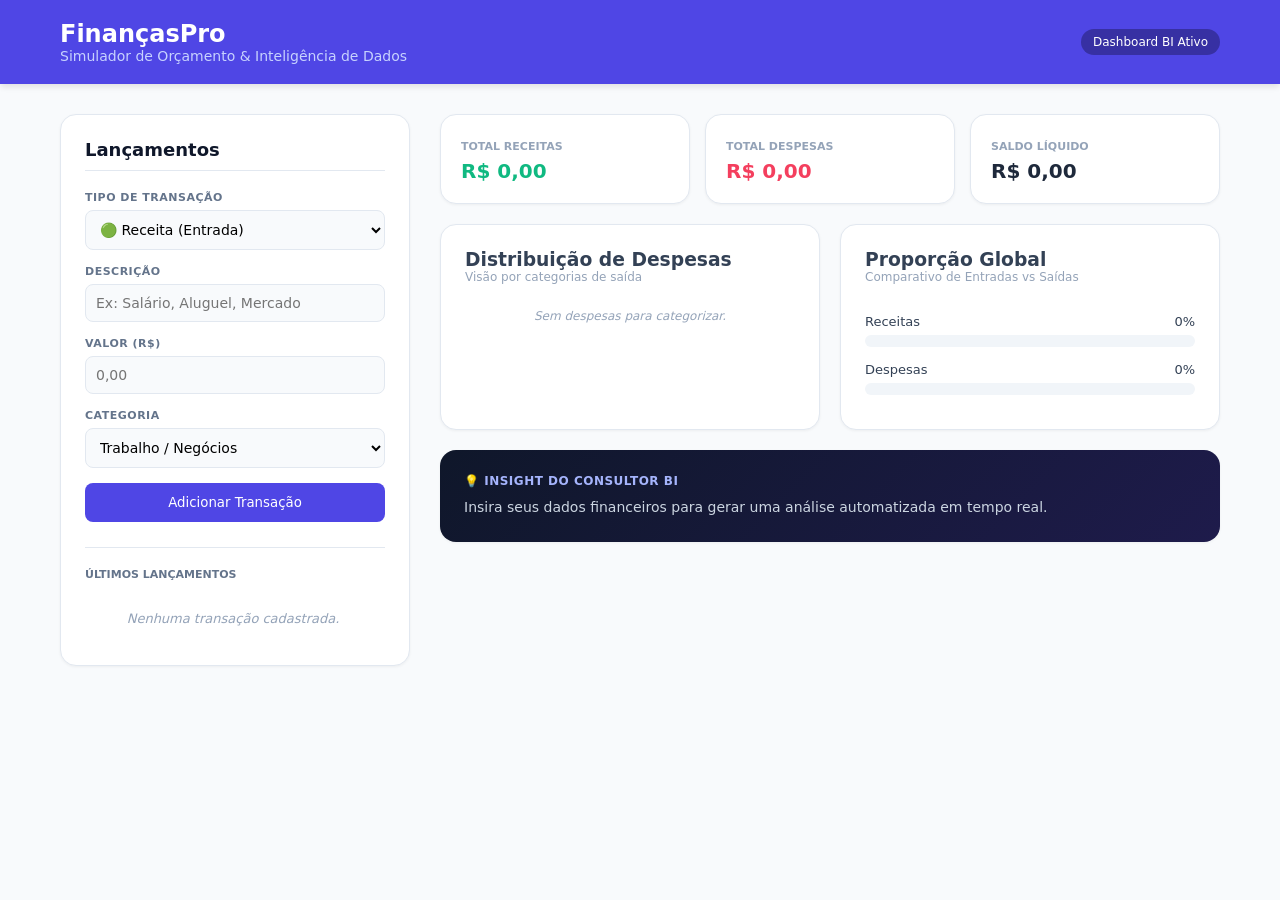
==== index.html @ 42673429 "orçamento familia v1" ====
<!DOCTYPE html>
<html lang="pt-BR">
<head>
    <meta charset="UTF-8">
    <meta name="viewport" content="width=device-width, initial-scale=1.0">
    <title>Simulador de Orçamento & Dashboard BI</title>
    <!-- Carrega apenas o nosso arquivo local, sem dependências externas pesadas -->
    <link rel="stylesheet" href="style.css">
</head>
<body>

    <header class="main-header">
        <div class="container header-container">
            <div>
                <h1>FinançasPro</h1>
                <p>Simulador de Orçamento & Inteligência de Dados</p>
            </div>
            <div class="badge">Dashboard BI Ativo</div>
        </div>
    </header>

    <main class="container main-layout">
        <!-- Coluna de Lançamentos -->
        <section class="card sidebar">
            <h2>Lançamentos</h2>
            <form id="finance-form">
                <div class="form-group">
                    <label>Tipo de Transação</label>
                    <select id="type">
                        <option value="receita">🟢 Receita (Entrada)</option>
                        <option value="despesa">🔴 Despesa (Saída)</option>
                    </select>
                </div>

                <div class="form-group">
                    <label>Descrição</label>
                    <input type="text" id="description" placeholder="Ex: Salário, Aluguel, Mercado" required>
                </div>

                <div class="form-group">
                    <label>Valor (R$)</label>
                    <input type="number" id="amount" step="0.01" placeholder="0,00" required>
                </div>

                <div class="form-group">
                    <label>Categoria</label>
                    <select id="category">
                        <option value="Trabalho">Trabalho / Negócios</option>
                        <option value="Moradia">Moradia (Aluguel, Luz)</option>
                        <option value="Alimentação">Alimentação</option>
                        <option value="Transporte">Transporte</option>
                        <option value="Lazer">Lazer / Cultura</option>
                        <option value="Outros">Outros</option>
                    </select>
                </div>

                <button type="submit" class="btn-submit">Adicionar Transação</button>
            </form>

            <div class="history-section">
                <h3>Últimos Lançamentos</h3>
                <div id="transaction-list" class="transaction-list">
                    <p class="empty-text">Nenhuma transação cadastrada.</p>
                </div>
            </div>
        </section>

        <!-- Coluna do Dashboard BI -->
        <section class="dashboard-content">
            <!-- KPIs -->
            <div class="kpi-grid">
                <div class="card kpi-card">
                    <span class="kpi-title">Total Receitas</span>
                    <p id="kpi-receitas" class="kpi-value text-emerald">R$ 0,00</p>
                </div>
                <div class="card kpi-card">
                    <span class="kpi-title">Total Despesas</span>
                    <p id="kpi-despesas" class="kpi-value text-rose">R$ 0,00</p>
                </div>
                <div class="card kpi-card">
                    <span class="kpi-title">Saldo Líquido</span>
                    <p id="kpi-saldo" class="kpi-value">R$ 0,00</p>
                </div>
            </div>

            <!-- Painel Gráfico Simplificado em CSS Puro -->
            <div class="chart-grid">
                <div class="card chart-card">
                    <h3>Distribuição de Despesas</h3>
                    <p class="chart-subtitle">Visão por categorias de saída</p>
                    <div id="category-bars" class="category-bars-container">
                        <!-- Gerado via JS de forma leve -->
                    </div>
                </div>

                <div class="card chart-card">
                    <h3>Proporção Global</h3>
                    <p class="chart-subtitle">Comparativo de Entradas vs Saídas</p>
                    <div class="bi-progress-wrapper">
                        <div class="bi-progress-labels">
                            <span>Receitas</span>
                            <span id="progresso-receitas-val">0%</span>
                        </div>
                        <div class="progress-bar-bg"><div id="progresso-receitas" class="progress-bar-fill bg-emerald" style="width: 0%"></div></div>
                        
                        <div class="bi-progress-labels" style="margin-top: 15px;">
                            <span>Despesas</span>
                            <span id="progresso-despesas-val">0%</span>
                        </div>
                        <div class="progress-bar-bg"><div id="progresso-despesas" class="progress-bar-fill bg-rose" style="width: 0%"></div></div>
                    </div>
                </div>
            </div>

            <!-- Insights BI -->
            <div class="card insight-card">
                <h3>💡 Insight do Consultor BI</h3>
                <p id="bi-insight">Insira seus dados financeiros para gerar uma análise automatizada em tempo real.</p>
            </div>
        </section>
    </main>

    <script src="script.js"></script>
</body>
</html>
---- style.css ----
/* Design Moderno, Responsivo e Sem Dependências Externas */
:root {
    --bg-main: #f8fafc;
    --text-main: #334155;
    --primary: #4f46e5;
    --primary-hover: #4338ca;
    --card-border: #e2e8f0;
    --emerald: #10b981;
    --rose: #f43f5e;
}

* {
    box-sizing: border-box;
    margin: 0;
    padding: 0;
    font-family: system-ui, -apple-system, sans-serif;
}

body {
    bg-color: var(--bg-main);
    color: var(--text-main);
    background: var(--bg-main);
    min-height: 100vh;
}

.container {
    max-width: 1200px;
    margin: 0 auto;
    padding: 0 20px;
}

/* Header */
.main-header {
    background: var(--primary);
    color: white;
    padding: 20px 0;
    box-shadow: 0 4px 6px -1px rgba(0, 0, 0, 0.1);
    margin-bottom: 30px;
}

.header-container {
    display: flex;
    justify-content: space-between;
    align-items: center;
    flex-wrap: wrap;
    gap: 15px;
}

.main-header h1 {
    font-size: 24px;
    font-weight: 700;
}

.main-header p {
    color: #c7d2fe;
    font-size: 14px;
}

.badge {
    background: #3730a3;
    padding: 6px 12px;
    rounded-radius: 9999px;
    border-radius: 20px;
    font-size: 12px;
    font-weight: 500;
}

/* Grid Principal */
.main-layout {
    display: grid;
    grid-template-columns: 1fr;
    gap: 30px;
}

@media (min-width: 992px) {
    .main-layout {
        grid-template-columns: 350px 1fr;
    }
}

/* Cards */
.card {
    background: white;
    border: 1px solid var(--card-border);
    border-radius: 16px;
    padding: 24px;
    box-shadow: 0 1px 3px rgba(0, 0, 0, 0.05);
}

h2 {
    font-size: 18px;
    margin-bottom: 20px;
    color: #0f172a;
    border-bottom: 1px solid var(--card-border);
    padding-bottom: 10px;
}

/* Formulários */
.form-group {
    margin-bottom: 15px;
}

.form-group label {
    display: block;
    font-size: 11px;
    font-weight: 600;
    text-transform: uppercase;
    color: #64748b;
    margin-bottom: 6px;
    letter-spacing: 0.5px;
}

.form-group input,
.form-group select {
    w-width: 100%;
    width: 100%;
    padding: 10px;
    border: 1px solid var(--card-border);
    border-radius: 8px;
    background: #f8fafc;
    font-size: 14px;
    outline: none;
}

.form-group input:focus,
.form-group select:focus {
    border-color: var(--primary);
    box-shadow: 0 0 0 2px #e0e7ff;
}

.btn-submit {
    w-width: 100%;
    width: 100%;
    background: var(--primary);
    color: white;
    border: none;
    padding: 12px;
    border-radius: 8px;
    font-weight: 500;
    cursor: pointer;
    transition: background 0.2s;
}

.btn-submit:hover {
    background: var(--primary-hover);
}

/* Extrato */
.history-section {
    margin-top: 25px;
    border-top: 1px solid var(--card-border);
    padding-top: 20px;
}

.history-section h3 {
    font-size: 11px;
    text-transform: uppercase;
    color: #64748b;
    margin-bottom: 15px;
}

.transaction-list {
    max-height: 240px;
    overflow-y: auto;
    display: flex;
    flex-direction: column;
    gap: 8px;
    padding-right: 4px;
}

.empty-text {
    color: #94a3b8;
    font-size: 13px;
    text-align: center;
    font-style: italic;
    padding: 15px 0;
}

.t-item {
    display: flex;
    justify-content: space-between;
    align-items: center;
    padding: 10px;
    background: #f8fafc;
    border-radius: 8px;
    border-left: 4px solid #cbd5e1;
    font-size: 14px;
}

.t-item.receita {
    border-left-color: var(--emerald);
}

.t-item.despesa {
    border-left-color: var(--rose);
}

.t-info p {
    font-weight: 500;
    color: #334155;
}

.t-info span {
    font-size: 10px;
    text-transform: uppercase;
    color: #94a3b8;
}

.t-amount-wrapper {
    display: flex;
    align-items: center;
    gap: 10px;
}

.btn-del {
    background: none;
    border: none;
    color: #cbd5e1;
    cursor: pointer;
    font-weight: bold;
    padding: 4px;
}

.btn-del:hover {
    color: var(--rose);
}

/* Dashboard Área */
.dashboard-content {
    display: flex;
    flex-direction: column;
    gap: 20px;
}

.kpi-grid {
    display: grid;
    grid-template-columns: 1fr;
    gap: 15px;
}

@media (min-width: 576px) {
    .kpi-grid {
        grid-template-columns: repeat(3, 1fr);
    }
}

.kpi-card {
    padding: 20px;
}

.kpi-title {
    font-size: 11px;
    text-transform: uppercase;
    font-weight: 600;
    color: #94a3b8;
}

.kpi-value {
    font-size: 20px;
    font-weight: 700;
    margin-top: 5px;
    color: #1e293b;
}

.text-emerald {
    color: var(--emerald) !important;
}

.text-rose {
    color: var(--rose) !important;
}

/* Gráficos em CSS */
.chart-grid {
    display: grid;
    grid-template-columns: 1fr;
    gap: 20px;
}

@media (min-width: 768px) {
    .chart-grid {
        grid-template-columns: 1fr 1fr;
    }
}

.chart-subtitle {
    font-size: 12px;
    color: #94a3b8;
    margin-bottom: 20px;
}

.bi-progress-wrapper {
    padding: 10px 0;
}

.bi-progress-labels {
    display: flex;
    justify-content: space-between;
    font-size: 13px;
    margin-bottom: 6px;
    font-weight: 500;
}

.progress-bar-bg {
    background: #f1f5f9;
    height: 12px;
    border-radius: 6px;
    overflow: hidden;
    width: 100%;
}

.progress-bar-fill {
    height: 100%;
    width: 0%;
    transition: width 0.4s ease-out;
}

.bg-emerald {
    background: var(--emerald);
}

.bg-rose {
    background: var(--rose);
}

/* Barras de Categoria */
.category-bars-container {
    display: flex;
    flex-direction: column;
    gap: 12px;
}

.cat-bar-item {
    font-size: 12px;
}

.cat-bar-header {
    display: flex;
    justify-content: space-between;
    margin-bottom: 4px;
}

.cat-bar-track {
    background: #f1f5f9;
    height: 8px;
    border-radius: 4px;
    overflow: hidden;
}

.cat-bar-fill {
    background: var(--primary);
    height: 100%;
    width: 0%;
    transition: width 0.4s ease-out;
}

/* Insight Card */
.insight-card {
    background: linear-to-right, #0f172a, #1e1b4b;
    background: linear-gradient(135deg, #0f172a 0%, #1e1b4b 100%);
    color: white;
    border: none;
}

.insight-card h3 {
    color: #a5b4fc;
    font-size: 12px;
    text-transform: uppercase;
    margin-bottom: 8px;
    letter-spacing: 0.5px;
}

.insight-card p {
    font-size: 14px;
    line-height: 1.6;
    color: #cbd5e1;
}
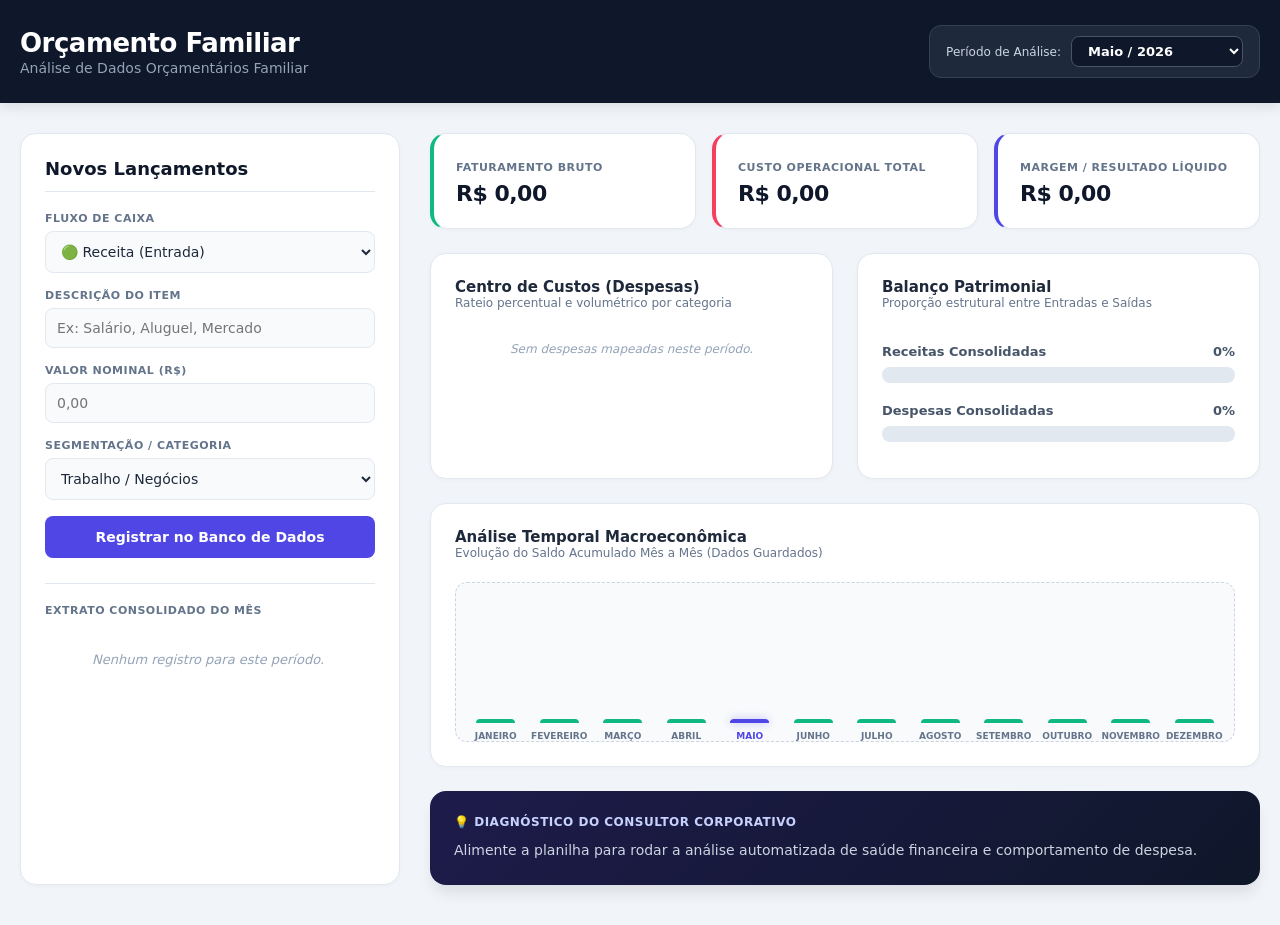
==== commit 190d17ad: "O que essa versão tem: Histórico Temporal (Mês a Mês): Se você mudar o período lá em cima para "Maio" ====
--- a/index.html
+++ b/index.html
@@ -3,8 +3,7 @@
 <head>
     <meta charset="UTF-8">
     <meta name="viewport" content="width=device-width, initial-scale=1.0">
-    <title>Simulador de Orçamento & Dashboard BI</title>
-    <!-- Carrega apenas o nosso arquivo local, sem dependências externas pesadas -->
+    <title>Orçamento Familiar</title>
     <link rel="stylesheet" href="style.css">
 </head>
 <body>
@@ -12,20 +11,37 @@
     <header class="main-header">
         <div class="container header-container">
             <div>
-                <h1>FinançasPro</h1>
-                <p>Simulador de Orçamento & Inteligência de Dados</p>
+                <h1>Orçamento Familiar</h1>
+                <p>Análise de Dados Orçamentários Familiar</p>
             </div>
-            <div class="badge">Dashboard BI Ativo</div>
+            <!-- Controle de Período Cronológico (Mês a Mês) -->
+            <div class="period-control">
+                <label for="month-selector">Período de Análise:</label>
+                <select id="month-selector">
+                    <option value="2026-01">Janeiro / 2026</option>
+                    <option value="2026-02">Fevereiro / 2026</option>
+                    <option value="2026-03">Março / 2026</option>
+                    <option value="2026-04">Abril / 2026</option>
+                    <option value="2026-05" selected>Maio / 2026</option>
+                    <option value="2026-06">Junho / 2026</option>
+                    <option value="2026-07">Julho / 2026</option>
+                    <option value="2026-08">Agosto / 2026</option>
+                    <option value="2026-09">Setembro / 2026</option>
+                    <option value="2026-10">Outubro / 2026</option>
+                    <option value="2026-11">Novembro / 2026</option>
+                    <option value="2026-12">Dezembro / 2026</option>
+                </select>
+            </div>
         </div>
     </header>
 
     <main class="container main-layout">
-        <!-- Coluna de Lançamentos -->
+        <!-- Painel de Entrada de Dados -->
         <section class="card sidebar">
-            <h2>Lançamentos</h2>
+            <h2>Novos Lançamentos</h2>
             <form id="finance-form">
                 <div class="form-group">
-                    <label>Tipo de Transação</label>
+                    <label>Fluxo de Caixa</label>
                     <select id="type">
                         <option value="receita">🟢 Receita (Entrada)</option>
                         <option value="despesa">🔴 Despesa (Saída)</option>
@@ -33,89 +49,104 @@
                 </div>
 
                 <div class="form-group">
-                    <label>Descrição</label>
+                    <label>Descrição do Item</label>
                     <input type="text" id="description" placeholder="Ex: Salário, Aluguel, Mercado" required>
                 </div>
 
                 <div class="form-group">
-                    <label>Valor (R$)</label>
+                    <label>Valor Nominal (R$)</label>
                     <input type="number" id="amount" step="0.01" placeholder="0,00" required>
                 </div>
 
                 <div class="form-group">
-                    <label>Categoria</label>
+                    <label>Segmentação / Categoria</label>
                     <select id="category">
                         <option value="Trabalho">Trabalho / Negócios</option>
-                        <option value="Moradia">Moradia (Aluguel, Luz)</option>
+                        <option value="Moradia">Moradia (Aluguel, Luz, Internet)</option>
                         <option value="Alimentação">Alimentação</option>
-                        <option value="Transporte">Transporte</option>
-                        <option value="Lazer">Lazer / Cultura</option>
-                        <option value="Outros">Outros</option>
+                        <option value="Transporte">Transporte / Combustível</option>
+                        <option value="Lazer">Lazer / Viagens</option>
+                        <option value="Outros">Despesas Diversas</option>
                     </select>
                 </div>
 
-                <button type="submit" class="btn-submit">Adicionar Transação</button>
+                <button type="submit" class="btn-submit">Registrar no Banco de Dados</button>
             </form>
 
             <div class="history-section">
-                <h3>Últimos Lançamentos</h3>
+                <h3>Extrato Consolidado do Mês</h3>
                 <div id="transaction-list" class="transaction-list">
-                    <p class="empty-text">Nenhuma transação cadastrada.</p>
+                    <!-- Injetado dinamicamente -->
                 </div>
             </div>
         </section>
 
-        <!-- Coluna do Dashboard BI -->
+        <!-- Central de Inteligência de Negócios (Dashboard BI) -->
         <section class="dashboard-content">
-            <!-- KPIs -->
+            <!-- KPIs Estratégicos -->
             <div class="kpi-grid">
                 <div class="card kpi-card">
-                    <span class="kpi-title">Total Receitas</span>
+                    <span class="kpi-title">Faturamento Bruto</span>
                     <p id="kpi-receitas" class="kpi-value text-emerald">R$ 0,00</p>
                 </div>
                 <div class="card kpi-card">
-                    <span class="kpi-title">Total Despesas</span>
+                    <span class="kpi-title">Custo Operacional Total</span>
                     <p id="kpi-despesas" class="kpi-value text-rose">R$ 0,00</p>
                 </div>
                 <div class="card kpi-card">
-                    <span class="kpi-title">Saldo Líquido</span>
+                    <span class="kpi-title">Margem / Resultado Líquido</span>
                     <p id="kpi-saldo" class="kpi-value">R$ 0,00</p>
                 </div>
             </div>
 
-            <!-- Painel Gráfico Simplificado em CSS Puro -->
+            <!-- Dashboard de Análise Visual (BI Offline) -->
             <div class="chart-grid">
+                <!-- Gráfico 1: Distribuição por Centro de Custo -->
                 <div class="card chart-card">
-                    <h3>Distribuição de Despesas</h3>
-                    <p class="chart-subtitle">Visão por categorias de saída</p>
+                    <h3>Centro de Custos (Despesas)</h3>
+                    <p class="chart-subtitle">Rateio percentual e volumétrico por categoria</p>
                     <div id="category-bars" class="category-bars-container">
-                        <!-- Gerado via JS de forma leve -->
+                        <!-- Barras dinâmicas em CSS -->
                     </div>
                 </div>
 
+                <!-- Gráfico 2: Balanço Global Mensal -->
                 <div class="card chart-card">
-                    <h3>Proporção Global</h3>
-                    <p class="chart-subtitle">Comparativo de Entradas vs Saídas</p>
+                    <h3>Balanço Patrimonial</h3>
+                    <p class="chart-subtitle">Proporção estrutural entre Entradas e Saídas</p>
                     <div class="bi-progress-wrapper">
                         <div class="bi-progress-labels">
-                            <span>Receitas</span>
+                            <span>Receitas Consolidadas</span>
                             <span id="progresso-receitas-val">0%</span>
                         </div>
-                        <div class="progress-bar-bg"><div id="progresso-receitas" class="progress-bar-fill bg-emerald" style="width: 0%"></div></div>
+                        <div class="progress-bar-bg">
+                            <div id="progresso-receitas" class="progress-bar-fill bg-emerald"></div>
+                        </div>
                         
-                        <div class="bi-progress-labels" style="margin-top: 15px;">
-                            <span>Despesas</span>
+                        <div class="bi-progress-labels" style="margin-top: 20px;">
+                            <span>Despesas Consolidadas</span>
                             <span id="progresso-despesas-val">0%</span>
                         </div>
-                        <div class="progress-bar-bg"><div id="progresso-despesas" class="progress-bar-fill bg-rose" style="width: 0%"></div></div>
+                        <div class="progress-bar-bg">
+                            <div id="progresso-despesas" class="progress-bar-fill bg-rose"></div>
+                        </div>
                     </div>
                 </div>
             </div>
 
-            <!-- Insights BI -->
+            <!-- NOVO Gráfico 3: Histórico Comparativo entre Meses -->
+            <div class="card chart-card">
+                <h3>Análise Temporal Macroeconômica</h3>
+                <p class="chart-subtitle">Evolução do Saldo Acumulado Mês a Mês (Dados Guardados)</p>
+                <div id="timeline-chart" class="timeline-container">
+                    <!-- Colunas de comparação temporal via CSS -->
+                </div>
+            </div>
+
+            <!-- Painel Decisório de BI -->
             <div class="card insight-card">
-                <h3>💡 Insight do Consultor BI</h3>
-                <p id="bi-insight">Insira seus dados financeiros para gerar uma análise automatizada em tempo real.</p>
+                <h3>💡 Diagnóstico do Consultor Corporativo</h3>
+                <p id="bi-insight">Aguardando inserção de dados para rodar modelos matemáticos preditivos...</p>
             </div>
         </section>
     </main>
--- a/style.css
+++ b/style.css
@@ -1,6 +1,6 @@
-/* Design Moderno, Responsivo e Sem Dependências Externas */
+/* Definições de Identidade Visual Corporativa e Performance Local */
 :root {
-    --bg-main: #f8fafc;
+    --bg-main: #f1f5f9;
     --text-main: #334155;
     --primary: #4f46e5;
     --primary-hover: #4338ca;
@@ -17,24 +17,24 @@
 }
 
 body {
-    bg-color: var(--bg-main);
+    background: var(--bg-main);
     color: var(--text-main);
-    background: var(--bg-main);
     min-height: 100vh;
+    padding-bottom: 40px;
 }
 
 .container {
-    max-width: 1200px;
+    max-width: 1280px;
     margin: 0 auto;
     padding: 0 20px;
 }
 
-/* Header */
+/* Header e Seletor Temporal */
 .main-header {
-    background: var(--primary);
+    background: #0f172a;
     color: white;
-    padding: 20px 0;
-    box-shadow: 0 4px 6px -1px rgba(0, 0, 0, 0.1);
+    padding: 25px 0;
+    box-shadow: 0 4px 12px rgba(0, 0, 0, 0.1);
     margin-bottom: 30px;
 }
 
@@ -43,48 +43,69 @@
     justify-content: space-between;
     align-items: center;
     flex-wrap: wrap;
-    gap: 15px;
+    gap: 20px;
 }
 
 .main-header h1 {
-    font-size: 24px;
-    font-weight: 700;
+    font-size: 26px;
+    font-weight: 800;
+    letter-spacing: -0.5px;
 }
 
 .main-header p {
-    color: #c7d2fe;
+    color: #94a3b8;
     font-size: 14px;
-}
-
-.badge {
-    background: #3730a3;
+    margin-top: 2px;
+}
+
+.period-control {
+    display: flex;
+    align-items: center;
+    gap: 10px;
+    background: #1e293b;
+    padding: 10px 16px;
+    border-radius: 12px;
+    border: 1px solid #334155;
+}
+
+.period-control label {
+    font-size: 12px;
+    color: #cbd5e1;
+    font-weight: 500;
+}
+
+.period-control select {
+    background: #0f172a;
+    color: white;
+    border: 1px solid #475569;
     padding: 6px 12px;
-    rounded-radius: 9999px;
-    border-radius: 20px;
-    font-size: 12px;
-    font-weight: 500;
-}
-
-/* Grid Principal */
+    border-radius: 8px;
+    font-size: 13px;
+    font-weight: 600;
+    outline: none;
+    cursor: pointer;
+}
+
+/* Layout da Grid */
 .main-layout {
     display: grid;
     grid-template-columns: 1fr;
     gap: 30px;
 }
 
-@media (min-width: 992px) {
+@media (min-width: 1024px) {
     .main-layout {
-        grid-template-columns: 350px 1fr;
+        grid-template-columns: 380px 1fr;
     }
 }
 
-/* Cards */
+/* Cards Estruturais */
 .card {
     background: white;
     border: 1px solid var(--card-border);
     border-radius: 16px;
     padding: 24px;
-    box-shadow: 0 1px 3px rgba(0, 0, 0, 0.05);
+    box-shadow: 0 1px 4px rgba(0, 0, 0, 0.03);
 }
 
 h2 {
@@ -92,18 +113,25 @@
     margin-bottom: 20px;
     color: #0f172a;
     border-bottom: 1px solid var(--card-border);
-    padding-bottom: 10px;
-}
-
-/* Formulários */
+    padding-bottom: 12px;
+    font-weight: 700;
+}
+
+h3 {
+    font-size: 15px;
+    color: #1e293b;
+    font-weight: 700;
+}
+
+/* Formulários Avançados */
 .form-group {
-    margin-bottom: 15px;
+    margin-bottom: 16px;
 }
 
 .form-group label {
     display: block;
     font-size: 11px;
-    font-weight: 600;
+    font-weight: 700;
     text-transform: uppercase;
     color: #64748b;
     margin-bottom: 6px;
@@ -112,40 +140,42 @@
 
 .form-group input,
 .form-group select {
-    w-width: 100%;
     width: 100%;
-    padding: 10px;
+    padding: 11px;
     border: 1px solid var(--card-border);
     border-radius: 8px;
     background: #f8fafc;
     font-size: 14px;
+    color: #1e293b;
     outline: none;
+    transition: all 0.15s;
 }
 
 .form-group input:focus,
 .form-group select:focus {
     border-color: var(--primary);
-    box-shadow: 0 0 0 2px #e0e7ff;
+    box-shadow: 0 0 0 3px #e0e7ff;
+    background: white;
 }
 
 .btn-submit {
-    w-width: 100%;
     width: 100%;
     background: var(--primary);
     color: white;
     border: none;
-    padding: 12px;
+    padding: 13px;
     border-radius: 8px;
-    font-weight: 500;
+    font-weight: 600;
     cursor: pointer;
     transition: background 0.2s;
+    font-size: 14px;
 }
 
 .btn-submit:hover {
     background: var(--primary-hover);
 }
 
-/* Extrato */
+/* Extrato de Transações */
 .history-section {
     margin-top: 25px;
     border-top: 1px solid var(--card-border);
@@ -157,10 +187,11 @@
     text-transform: uppercase;
     color: #64748b;
     margin-bottom: 15px;
+    letter-spacing: 0.5px;
 }
 
 .transaction-list {
-    max-height: 240px;
+    max-height: 280px;
     overflow-y: auto;
     display: flex;
     flex-direction: column;
@@ -173,16 +204,16 @@
     font-size: 13px;
     text-align: center;
     font-style: italic;
-    padding: 15px 0;
+    padding: 20px 0;
 }
 
 .t-item {
     display: flex;
     justify-content: space-between;
     align-items: center;
-    padding: 10px;
+    padding: 12px;
     background: #f8fafc;
-    border-radius: 8px;
+    border-radius: 10px;
     border-left: 4px solid #cbd5e1;
     font-size: 14px;
 }
@@ -196,20 +227,25 @@
 }
 
 .t-info p {
-    font-weight: 500;
-    color: #334155;
+    font-weight: 600;
+    color: #1e293b;
+    overflow: hidden;
+    text-overflow: ellipsis;
+    white-space: nowrap;
+    max-width: 140px;
 }
 
 .t-info span {
     font-size: 10px;
     text-transform: uppercase;
-    color: #94a3b8;
+    color: #64748b;
+    font-weight: 500;
 }
 
 .t-amount-wrapper {
     display: flex;
     align-items: center;
-    gap: 10px;
+    gap: 12px;
 }
 
 .btn-del {
@@ -217,64 +253,68 @@
     border: none;
     color: #cbd5e1;
     cursor: pointer;
-    font-weight: bold;
+    font-size: 12px;
     padding: 4px;
+    transition: color 0.15s;
 }
 
 .btn-del:hover {
     color: var(--rose);
 }
 
-/* Dashboard Área */
+/* Seção de BI */
 .dashboard-content {
     display: flex;
     flex-direction: column;
-    gap: 20px;
+    gap: 24px;
 }
 
 .kpi-grid {
     display: grid;
     grid-template-columns: 1fr;
-    gap: 15px;
-}
-
-@media (min-width: 576px) {
+    gap: 16px;
+}
+
+@media (min-width: 640px) {
     .kpi-grid {
         grid-template-columns: repeat(3, 1fr);
     }
 }
 
 .kpi-card {
-    padding: 20px;
+    padding: 22px;
+    border-left: 4px solid var(--primary);
+}
+
+.kpi-card:has(.text-emerald) {
+    border-left-color: var(--emerald);
+}
+
+.kpi-card:has(.text-rose) {
+    border-left-color: var(--rose);
 }
 
 .kpi-title {
     font-size: 11px;
     text-transform: uppercase;
-    font-weight: 600;
-    color: #94a3b8;
+    font-weight: 700;
+    color: #64748b;
+    letter-spacing: 0.5px;
 }
 
 .kpi-value {
-    font-size: 20px;
-    font-weight: 700;
-    margin-top: 5px;
-    color: #1e293b;
-}
-
-.text-emerald {
-    color: var(--emerald) !important;
-}
-
-.text-rose {
-    color: var(--rose) !important;
-}
-
-/* Gráficos em CSS */
+    font-size: 22px;
+    font-weight: 800;
+    margin-top: 6px;
+    color: #0f172a;
+    letter-spacing: -0.5px;
+}
+
+/* Gráficos em CSS Puro */
 .chart-grid {
     display: grid;
     grid-template-columns: 1fr;
-    gap: 20px;
+    gap: 24px;
 }
 
 @media (min-width: 768px) {
@@ -285,26 +325,27 @@
 
 .chart-subtitle {
     font-size: 12px;
-    color: #94a3b8;
-    margin-bottom: 20px;
+    color: #64748b;
+    margin-bottom: 22px;
 }
 
 .bi-progress-wrapper {
-    padding: 10px 0;
+    padding: 12px 0;
 }
 
 .bi-progress-labels {
     display: flex;
     justify-content: space-between;
     font-size: 13px;
-    margin-bottom: 6px;
-    font-weight: 500;
+    margin-bottom: 8px;
+    font-weight: 600;
+    color: #475569;
 }
 
 .progress-bar-bg {
-    background: #f1f5f9;
-    height: 12px;
-    border-radius: 6px;
+    background: #e2e8f0;
+    height: 16px;
+    border-radius: 8px;
     overflow: hidden;
     width: 100%;
 }
@@ -312,22 +353,14 @@
 .progress-bar-fill {
     height: 100%;
     width: 0%;
-    transition: width 0.4s ease-out;
-}
-
-.bg-emerald {
-    background: var(--emerald);
-}
-
-.bg-rose {
-    background: var(--rose);
-}
-
-/* Barras de Categoria */
+    transition: width 0.5s cubic-bezier(0.4, 0, 0.2, 1);
+}
+
+/* Barras Dinâmicas de Categorias */
 .category-bars-container {
     display: flex;
     flex-direction: column;
-    gap: 12px;
+    gap: 14px;
 }
 
 .cat-bar-item {
@@ -337,13 +370,14 @@
 .cat-bar-header {
     display: flex;
     justify-content: space-between;
-    margin-bottom: 4px;
+    margin-bottom: 5px;
+    font-weight: 500;
 }
 
 .cat-bar-track {
-    background: #f1f5f9;
-    height: 8px;
-    border-radius: 4px;
+    background: #e2e8f0;
+    height: 10px;
+    border-radius: 5px;
     overflow: hidden;
 }
 
@@ -351,22 +385,100 @@
     background: var(--primary);
     height: 100%;
     width: 0%;
-    transition: width 0.4s ease-out;
-}
-
-/* Insight Card */
+    transition: width 0.5s cubic-bezier(0.4, 0, 0.2, 1);
+}
+
+/* NOVO: Histórico Cronológico Gráfico (Barras Verticais CSS) */
+.timeline-container {
+    display: flex;
+    justify-content: space-between;
+    align-items: flex-end;
+    height: 160px;
+    padding: 15px 10px 0 10px;
+    background: #f8fafc;
+    border-radius: 12px;
+    border: 1px dashed #cbd5e1;
+    gap: 4px;
+}
+
+.timeline-column {
+    display: flex;
+    flex-direction: column;
+    align-items: center;
+    flex: 1;
+    height: 100%;
+    justify-content: flex-end;
+    font-size: 10px;
+    font-weight: 600;
+    color: #64748b;
+}
+
+.timeline-bar-wrapper {
+    width: 100%;
+    height: 110px;
+    display: flex;
+    align-items: flex-end;
+    justify-content: center;
+    position: relative;
+}
+
+.timeline-bar {
+    width: 65%;
+    min-height: 4px;
+    background: #94a3b8;
+    border-radius: 4px 4px 0 0;
+    transition: height 0.5s ease-out, background 0.3s;
+    position: relative;
+}
+
+.timeline-bar.positive {
+    background: var(--emerald);
+}
+
+.timeline-bar.negative {
+    background: var(--rose);
+}
+
+.timeline-label {
+    margin-top: 8px;
+    text-transform: uppercase;
+    font-size: 9px;
+    text-align: center;
+    white-space: nowrap;
+}
+
+.timeline-popover {
+    position: absolute;
+    top: -28px;
+    background: #0f172a;
+    color: white;
+    padding: 4px 6px;
+    border-radius: 4px;
+    font-size: 9px;
+    opacity: 0;
+    pointer-events: none;
+    transition: opacity 0.15s;
+    white-space: nowrap;
+    z-index: 10;
+}
+
+.timeline-column:hover .timeline-popover {
+    opacity: 1;
+}
+
+/* Módulo de Diagnóstico */
 .insight-card {
-    background: linear-to-right, #0f172a, #1e1b4b;
-    background: linear-gradient(135deg, #0f172a 0%, #1e1b4b 100%);
+    background: linear-gradient(135deg, #1e1b4b 0%, #0f172a 100%);
     color: white;
     border: none;
+    box-shadow: 0 10px 15px -3px rgba(0, 0, 0, 0.1);
 }
 
 .insight-card h3 {
-    color: #a5b4fc;
+    color: #c7d2fe;
     font-size: 12px;
     text-transform: uppercase;
-    margin-bottom: 8px;
+    margin-bottom: 10px;
     letter-spacing: 0.5px;
 }
 
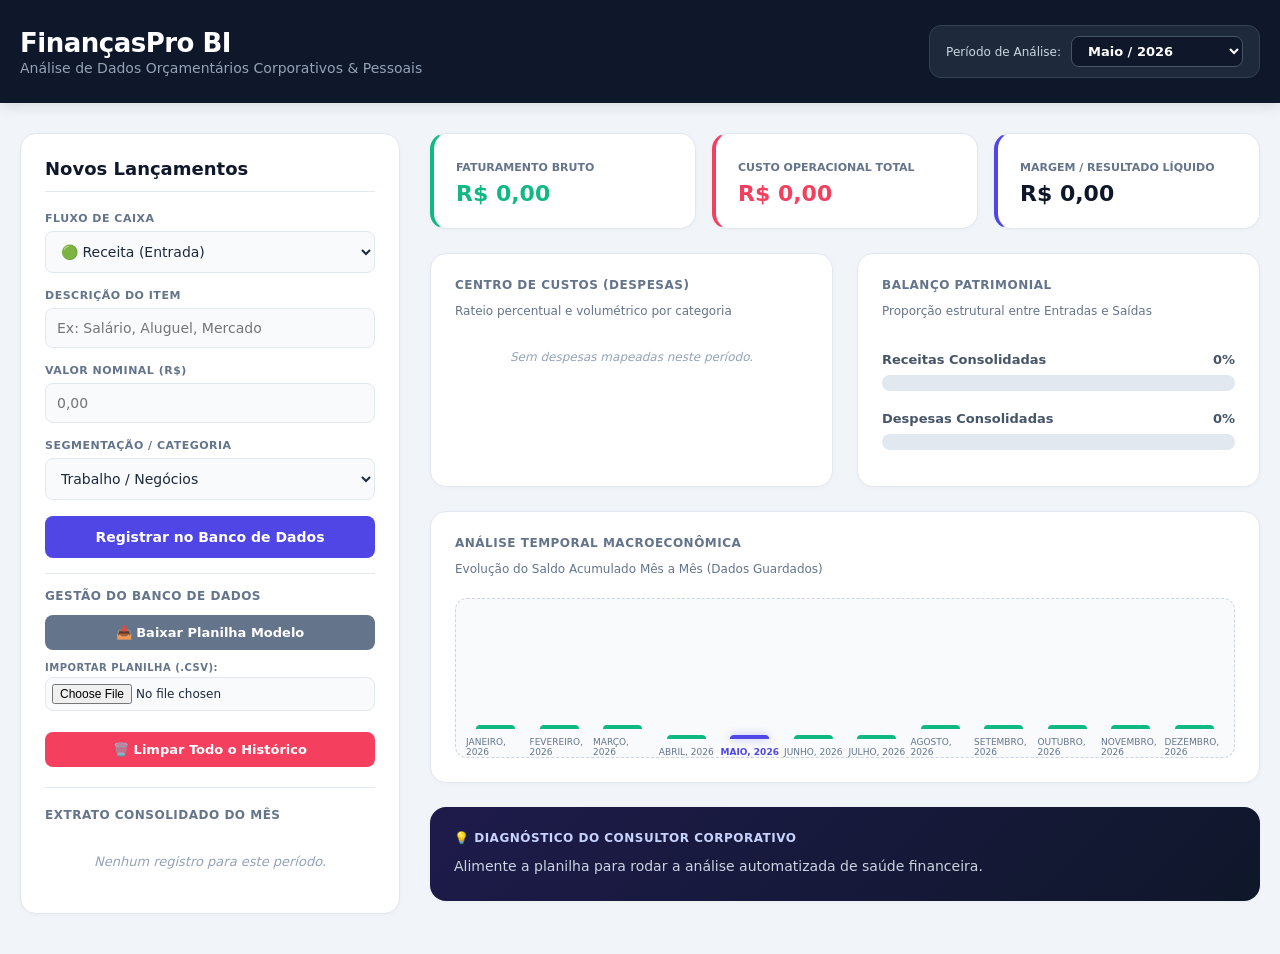
==== commit 82c09d5d: "feat(bi-dashboard): migração para arquitetura modular offline e importação inteligente de CSV - Remo" ====
--- a/index.html
+++ b/index.html
@@ -3,7 +3,7 @@
 <head>
     <meta charset="UTF-8">
     <meta name="viewport" content="width=device-width, initial-scale=1.0">
-    <title>Orçamento Familiar</title>
+    <title>Simulador Orçamentário BI - Modo Offline</title>
     <link rel="stylesheet" href="style.css">
 </head>
 <body>
@@ -11,8 +11,8 @@
     <header class="main-header">
         <div class="container header-container">
             <div>
-                <h1>Orçamento Familiar</h1>
-                <p>Análise de Dados Orçamentários Familiar</p>
+                <h1>FinançasPro BI</h1>
+                <p>Análise de Dados Orçamentários Corporativos & Pessoais</p>
             </div>
             <!-- Controle de Período Cronológico (Mês a Mês) -->
             <div class="period-control">
@@ -72,6 +72,26 @@
 
                 <button type="submit" class="btn-submit">Registrar no Banco de Dados</button>
             </form>
+
+            <!-- Área de Importar Planilha Excel & Limpeza de Dados -->
+            <div class="history-section" style="margin-top: 15px; padding-top: 15px;">
+                <h3>Gestão do Banco de Dados</h3>
+                
+                <!-- NOVO: Link para Baixar o Modelo Oficial -->
+                <button type="button" id="btn-download-template" class="btn-submit" style="background: #64748b; margin-bottom: 12px; padding: 10px; font-size: 13px;">
+                    📥 Baixar Planilha Modelo
+                </button>
+
+                <div class="form-group">
+                    <label style="font-size: 10px; margin-bottom: 4px;">Importar Planilha (.csv):</label>
+                    <input type="file" id="excel-import" accept=".csv" style="padding: 6px; font-size: 12px; cursor: pointer;">
+                </div>
+                
+                <!-- Botão de Limpeza Completa -->
+                <button type="button" id="btn-clear-db" class="btn-submit" style="background: var(--rose); margin-top: 5px; padding: 10px; font-size: 13px;">
+                    🗑️ Limpar Todo o Histórico
+                </button>
+            </div>
 
             <div class="history-section">
                 <h3>Extrato Consolidado do Mês</h3>
@@ -134,7 +154,7 @@
                 </div>
             </div>
 
-            <!-- NOVO Gráfico 3: Histórico Comparativo entre Meses -->
+            <!-- Gráfico 3: Histórico Comparativo entre Meses -->
             <div class="card chart-card">
                 <h3>Análise Temporal Macroeconômica</h3>
                 <p class="chart-subtitle">Evolução do Saldo Acumulado Mês a Mês (Dados Guardados)</p>
@@ -143,7 +163,7 @@
                 </div>
             </div>
 
-            <!-- Painel Decisório de BI -->
+                        <!-- Painel Decisório de BI -->
             <div class="card insight-card">
                 <h3>💡 Diagnóstico do Consultor Corporativo</h3>
                 <p id="bi-insight">Aguardando inserção de dados para rodar modelos matemáticos preditivos...</p>
@@ -151,6 +171,9 @@
         </section>
     </main>
 
+    <!-- GARANTA QUE O SEU HTML TERMINE APENAS COM ESTAS LINHAS ABAIXO -->
+    <!-- Apague qualquer outro código JavaScript ou funções antigas que estejam aqui -->
+    <script src="bi-engine.js"></script>
     <script src="script.js"></script>
 </body>
 </html>
--- a/style.css
+++ b/style.css
@@ -1,4 +1,3 @@
-/* Definições de Identidade Visual Corporativa e Performance Local */
 :root {
     --bg-main: #f1f5f9;
     --text-main: #334155;
@@ -29,7 +28,7 @@
     padding: 0 20px;
 }
 
-/* Header e Seletor Temporal */
+/* Header */
 .main-header {
     background: #0f172a;
     color: white;
@@ -86,7 +85,7 @@
     cursor: pointer;
 }
 
-/* Layout da Grid */
+/* Grid layout */
 .main-layout {
     display: grid;
     grid-template-columns: 1fr;
@@ -99,7 +98,7 @@
     }
 }
 
-/* Cards Estruturais */
+/* Cards */
 .card {
     background: white;
     border: 1px solid var(--card-border);
@@ -118,12 +117,15 @@
 }
 
 h3 {
-    font-size: 15px;
-    color: #1e293b;
+    font-size: 12px;
+    text-transform: uppercase;
+    color: #64748b;
+    margin-bottom: 12px;
+    letter-spacing: 0.5px;
     font-weight: 700;
 }
 
-/* Formulários Avançados */
+/* Formulários */
 .form-group {
     margin-bottom: 16px;
 }
@@ -148,7 +150,6 @@
     font-size: 14px;
     color: #1e293b;
     outline: none;
-    transition: all 0.15s;
 }
 
 .form-group input:focus,
@@ -167,7 +168,6 @@
     border-radius: 8px;
     font-weight: 600;
     cursor: pointer;
-    transition: background 0.2s;
     font-size: 14px;
 }
 
@@ -175,28 +175,52 @@
     background: var(--primary-hover);
 }
 
-/* Extrato de Transações */
+/* Importação Módulo */
+.import-section {
+    margin-top: 20px;
+    border-top: 1px dashed var(--card-border);
+    padding-top: 20px;
+}
+
+.btn-import-label {
+    display: block;
+    text-align: center;
+    background: #f1f5f9;
+    color: #334155;
+    padding: 10px;
+    border-radius: 8px;
+    border: 1px solid #cbd5e1;
+    font-weight: 600;
+    font-size: 13px;
+    cursor: pointer;
+    transition: all 0.2s;
+}
+
+.btn-import-label:hover {
+    background: #e2e8f0;
+    border-color: #94a3b8;
+}
+
+.import-help {
+    font-size: 10px;
+    color: #94a3b8;
+    text-align: center;
+    margin-top: 6px;
+}
+
+/* Extratos */
 .history-section {
-    margin-top: 25px;
+    margin-top: 20px;
     border-top: 1px solid var(--card-border);
     padding-top: 20px;
 }
 
-.history-section h3 {
-    font-size: 11px;
-    text-transform: uppercase;
-    color: #64748b;
-    margin-bottom: 15px;
-    letter-spacing: 0.5px;
-}
-
 .transaction-list {
-    max-height: 280px;
+    max-height: 200px;
     overflow-y: auto;
     display: flex;
     flex-direction: column;
     gap: 8px;
-    padding-right: 4px;
 }
 
 .empty-text {
@@ -211,11 +235,11 @@
     display: flex;
     justify-content: space-between;
     align-items: center;
-    padding: 12px;
+    padding: 10px;
     background: #f8fafc;
     border-radius: 10px;
     border-left: 4px solid #cbd5e1;
-    font-size: 14px;
+    font-size: 13px;
 }
 
 .t-item.receita {
@@ -239,7 +263,6 @@
     font-size: 10px;
     text-transform: uppercase;
     color: #64748b;
-    font-weight: 500;
 }
 
 .t-amount-wrapper {
@@ -254,15 +277,13 @@
     color: #cbd5e1;
     cursor: pointer;
     font-size: 12px;
-    padding: 4px;
-    transition: color 0.15s;
 }
 
 .btn-del:hover {
     color: var(--rose);
 }
 
-/* Seção de BI */
+/* Dashboard BI */
 .dashboard-content {
     display: flex;
     flex-direction: column;
@@ -299,7 +320,6 @@
     text-transform: uppercase;
     font-weight: 700;
     color: #64748b;
-    letter-spacing: 0.5px;
 }
 
 .kpi-value {
@@ -307,10 +327,17 @@
     font-weight: 800;
     margin-top: 6px;
     color: #0f172a;
-    letter-spacing: -0.5px;
-}
-
-/* Gráficos em CSS Puro */
+}
+
+.text-emerald {
+    color: var(--emerald) !important;
+}
+
+.text-rose {
+    color: var(--rose) !important;
+}
+
+/* Gráficos Estruturais */
 .chart-grid {
     display: grid;
     grid-template-columns: 1fr;
@@ -353,14 +380,16 @@
 .progress-bar-fill {
     height: 100%;
     width: 0%;
-    transition: width 0.5s cubic-bezier(0.4, 0, 0.2, 1);
-}
-
-/* Barras Dinâmicas de Categorias */
+    transition: width 0.5s ease-out;
+}
+
+/* Barras Dinâmicas */
 .category-bars-container {
     display: flex;
     flex-direction: column;
     gap: 14px;
+    max-height: 280px;
+    overflow-y: auto;
 }
 
 .cat-bar-item {
@@ -385,10 +414,14 @@
     background: var(--primary);
     height: 100%;
     width: 0%;
-    transition: width 0.5s cubic-bezier(0.4, 0, 0.2, 1);
-}
-
-/* NOVO: Histórico Cronológico Gráfico (Barras Verticais CSS) */
+    transition: width 0.5s ease-out;
+}
+
+.cat-bar-fill.bg-micro {
+    background: #64748b;
+}
+
+/* Histórico Temporal */
 .timeline-container {
     display: flex;
     justify-content: space-between;
@@ -409,7 +442,6 @@
     height: 100%;
     justify-content: flex-end;
     font-size: 10px;
-    font-weight: 600;
     color: #64748b;
 }
 
@@ -427,8 +459,7 @@
     min-height: 4px;
     background: #94a3b8;
     border-radius: 4px 4px 0 0;
-    transition: height 0.5s ease-out, background 0.3s;
-    position: relative;
+    transition: height 0.5s ease-out;
 }
 
 .timeline-bar.positive {
@@ -441,10 +472,8 @@
 
 .timeline-label {
     margin-top: 8px;
+    font-size: 9px;
     text-transform: uppercase;
-    font-size: 9px;
-    text-align: center;
-    white-space: nowrap;
 }
 
 .timeline-popover {
@@ -457,7 +486,7 @@
     font-size: 9px;
     opacity: 0;
     pointer-events: none;
-    transition: opacity 0.15s;
+    transition: opacity 0.1s;
     white-space: nowrap;
     z-index: 10;
 }
@@ -466,20 +495,17 @@
     opacity: 1;
 }
 
-/* Módulo de Diagnóstico */
+/* Diagnósticos */
 .insight-card {
     background: linear-gradient(135deg, #1e1b4b 0%, #0f172a 100%);
     color: white;
     border: none;
-    box-shadow: 0 10px 15px -3px rgba(0, 0, 0, 0.1);
 }
 
 .insight-card h3 {
     color: #c7d2fe;
     font-size: 12px;
-    text-transform: uppercase;
     margin-bottom: 10px;
-    letter-spacing: 0.5px;
 }
 
 .insight-card p {
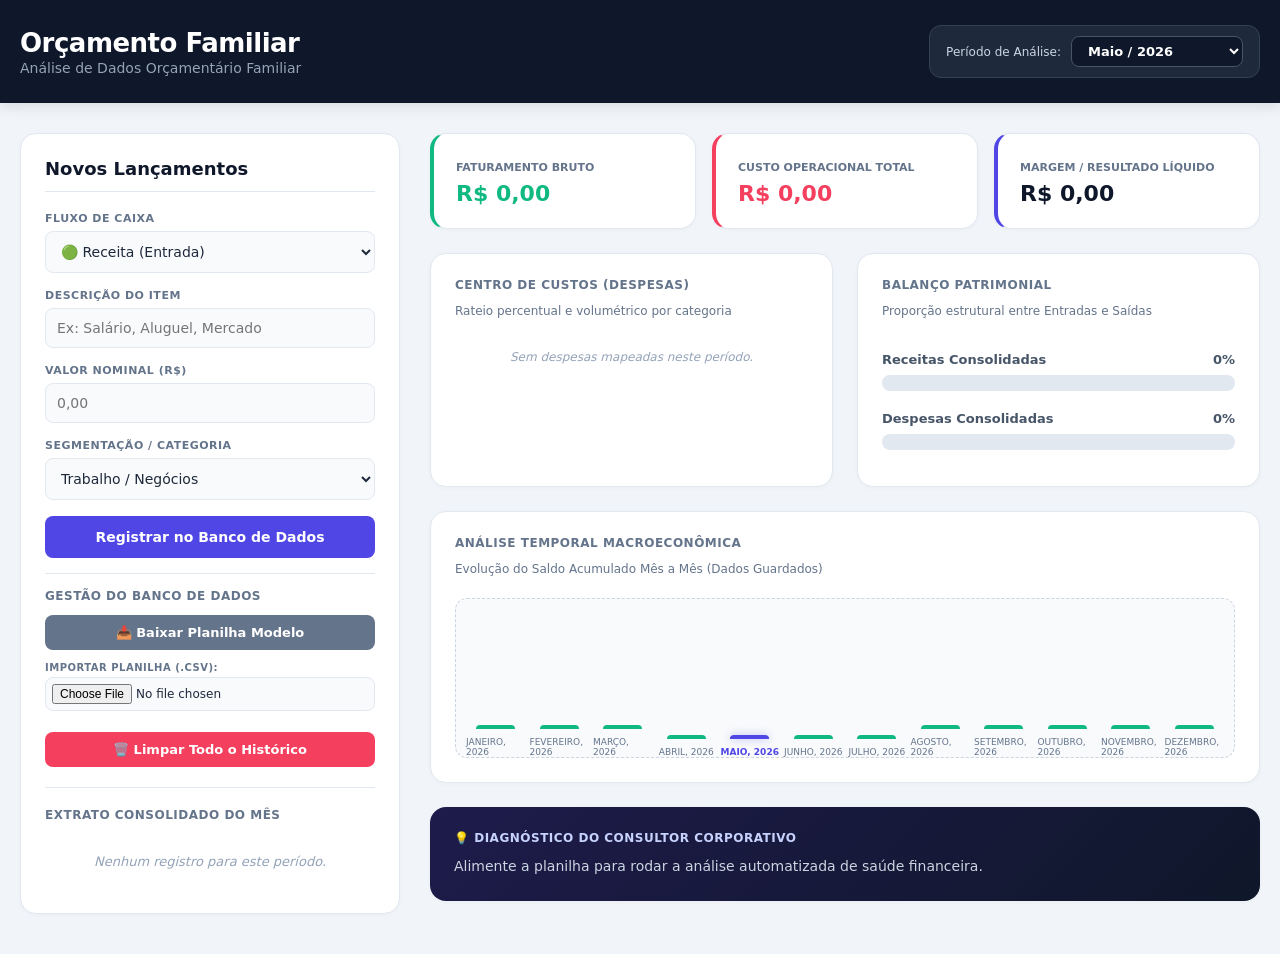
==== commit 8a83b840: "alteaçao do titulo e do h1 e h2" ====
--- a/index.html
+++ b/index.html
@@ -3,7 +3,7 @@
 <head>
     <meta charset="UTF-8">
     <meta name="viewport" content="width=device-width, initial-scale=1.0">
-    <title>Simulador Orçamentário BI - Modo Offline</title>
+    <title>Orçamento familiar</title>
     <link rel="stylesheet" href="style.css">
 </head>
 <body>
@@ -11,8 +11,8 @@
     <header class="main-header">
         <div class="container header-container">
             <div>
-                <h1>FinançasPro BI</h1>
-                <p>Análise de Dados Orçamentários Corporativos & Pessoais</p>
+                <h1>Orçamento Familiar</h1>
+                <p>Análise de Dados Orçamentário Familiar</p>
             </div>
             <!-- Controle de Período Cronológico (Mês a Mês) -->
             <div class="period-control">
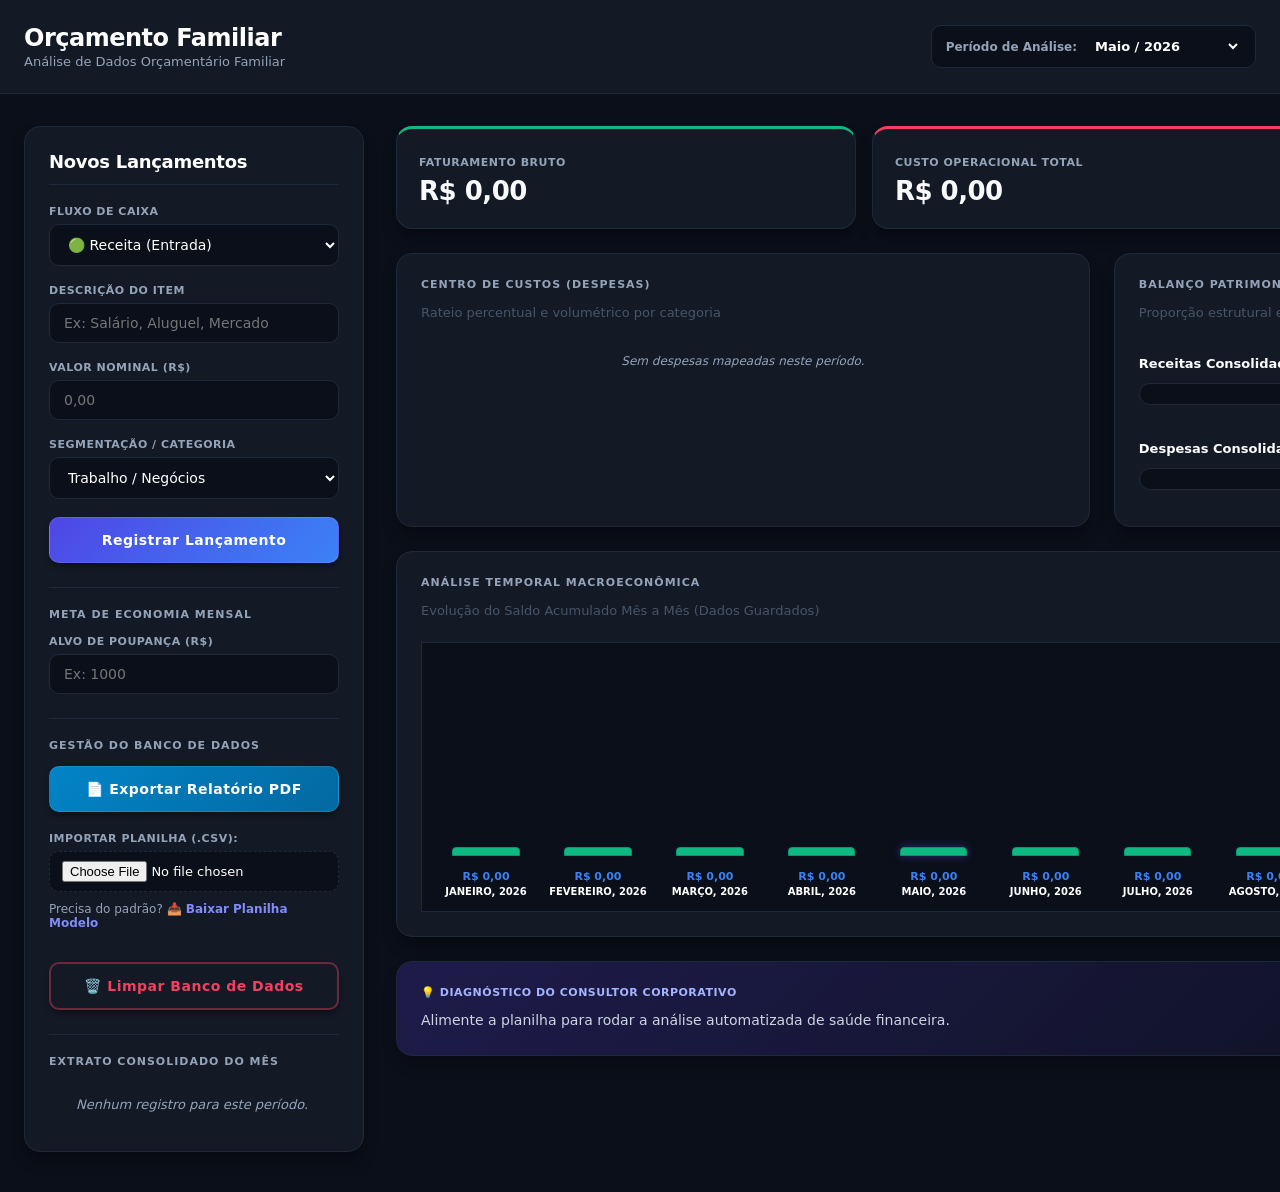
==== commit 7732957b: "fix(ui-ux): centralização simétrica do layout, ajuste de contraste e correção da linha do tempo - Co" ====
--- a/index.html
+++ b/index.html
@@ -3,8 +3,24 @@
 <head>
     <meta charset="UTF-8">
     <meta name="viewport" content="width=device-width, initial-scale=1.0">
-    <title>Orçamento familiar</title>
+    <title>Orçamento Familiar - Dashboard BI Premium</title>
     <link rel="stylesheet" href="style.css">
+    
+    <!-- Conexão com o Manifesto da PWA -->
+    <link rel="manifest" href="manifest.json">
+    <meta name="theme-color" content="#4f46e5">
+    <meta name="mobile-web-app-capable" content="yes">
+
+    <!-- Ícone da aba -->
+    <link rel="icon" type="image/svg+xml" href="https://githubusercontent.com">
+
+    <script>
+        if ('serviceWorker' in navigator) {
+            navigator.serviceWorker.register('./sw.js')
+                .then(() => console.log('PWA: Service Worker Ativado com Sucesso!'))
+                .catch((err) => console.log('PWA: Erro ao registrar SW:', err));
+        }
+    </script>
 </head>
 <body>
 
@@ -14,7 +30,6 @@
                 <h1>Orçamento Familiar</h1>
                 <p>Análise de Dados Orçamentário Familiar</p>
             </div>
-            <!-- Controle de Período Cronológico (Mês a Mês) -->
             <div class="period-control">
                 <label for="month-selector">Período de Análise:</label>
                 <select id="month-selector">
@@ -36,7 +51,6 @@
     </header>
 
     <main class="container main-layout">
-        <!-- Painel de Entrada de Dados -->
         <section class="card sidebar">
             <h2>Novos Lançamentos</h2>
             <form id="finance-form">
@@ -70,82 +84,82 @@
                     </select>
                 </div>
 
-                <button type="submit" class="btn-submit">Registrar no Banco de Dados</button>
+                <button type="submit" class="btn-submit btn-primary">Registrar Lançamento</button>
             </form>
 
-            <!-- Área de Importar Planilha Excel & Limpeza de Dados -->
-            <div class="history-section" style="margin-top: 15px; padding-top: 15px;">
+            <div class="history-section">
+                <h3>Meta de Economia Mensal</h3>
+                <div class="form-group">
+                    <label>Alvo de Poupança (R$)</label>
+                    <input type="number" id="meta-input" placeholder="Ex: 1000" min="0" step="10">
+                </div>
+            </div>
+
+            <!-- CORREÇÃO DA ESTRUTURA: Blocos isolados verticalmente para evitar sobreposições e quebras -->
+            <div class="history-section">
                 <h3>Gestão do Banco de Dados</h3>
                 
-                <!-- NOVO: Link para Baixar o Modelo Oficial -->
-                <button type="button" id="btn-download-template" class="btn-submit" style="background: #64748b; margin-bottom: 12px; padding: 10px; font-size: 13px;">
-                    📥 Baixar Planilha Modelo
+                <button type="button" id="btn-export-pdf" class="btn-submit btn-pdf">
+                    📄 Exportar Relatório PDF
                 </button>
-
-                <div class="form-group">
-                    <label style="font-size: 10px; margin-bottom: 4px;">Importar Planilha (.csv):</label>
-                    <input type="file" id="excel-import" accept=".csv" style="padding: 6px; font-size: 12px; cursor: pointer;">
-                </div>
                 
-                <!-- Botão de Limpeza Completa -->
-                <button type="button" id="btn-clear-db" class="btn-submit" style="background: var(--rose); margin-top: 5px; padding: 10px; font-size: 13px;">
-                    🗑️ Limpar Todo o Histórico
+                <div class="form-group" style="margin-top: 20px; margin-bottom: 20px;">
+                    <label style="font-size: 11px; margin-bottom: 6px;">Importar Planilha (.csv):</label>
+                    <input type="file" id="excel-import" accept=".csv">
+                    <div class="template-link-wrapper">
+                        Precisa do padrão? <a href="#" id="btn-download-template" class="minimal-link">📥 Baixar Planilha Modelo</a>
+                    </div>
+                </div>
+                
+                <button type="button" id="btn-clear-db" class="btn-submit btn-clear">
+                    🗑️ Limpar Banco de Dados
                 </button>
             </div>
 
             <div class="history-section">
                 <h3>Extrato Consolidado do Mês</h3>
-                <div id="transaction-list" class="transaction-list">
-                    <!-- Injetado dinamicamente -->
-                </div>
+                <div id="transaction-list" class="transaction-list"></div>
             </div>
         </section>
 
-        <!-- Central de Inteligência de Negócios (Dashboard BI) -->
         <section class="dashboard-content">
-            <!-- KPIs Estratégicos -->
             <div class="kpi-grid">
-                <div class="card kpi-card">
+                <div class="card kpi-card kpi-receitas-top">
                     <span class="kpi-title">Faturamento Bruto</span>
                     <p id="kpi-receitas" class="kpi-value text-emerald">R$ 0,00</p>
                 </div>
-                <div class="card kpi-card">
+                <div class="card kpi-card kpi-despesas-top">
                     <span class="kpi-title">Custo Operacional Total</span>
                     <p id="kpi-despesas" class="kpi-value text-rose">R$ 0,00</p>
                 </div>
-                <div class="card kpi-card">
+                <div class="card kpi-card kpi-saldo-top">
                     <span class="kpi-title">Margem / Resultado Líquido</span>
                     <p id="kpi-saldo" class="kpi-value">R$ 0,00</p>
                 </div>
             </div>
 
-            <!-- Dashboard de Análise Visual (BI Offline) -->
             <div class="chart-grid">
-                <!-- Gráfico 1: Distribuição por Centro de Custo -->
                 <div class="card chart-card">
                     <h3>Centro de Custos (Despesas)</h3>
                     <p class="chart-subtitle">Rateio percentual e volumétrico por categoria</p>
-                    <div id="category-bars" class="category-bars-container">
-                        <!-- Barras dinâmicas em CSS -->
-                    </div>
-                </div>
-
-                <!-- Gráfico 2: Balanço Global Mensal -->
+                    <div id="category-bars" class="category-bars-container"></div>
+                </div>
+
                 <div class="card chart-card">
                     <h3>Balanço Patrimonial</h3>
                     <p class="chart-subtitle">Proporção estrutural entre Entradas e Saídas</p>
                     <div class="bi-progress-wrapper">
                         <div class="bi-progress-labels">
-                            <span>Receitas Consolidadas</span>
-                            <span id="progresso-receitas-val">0%</span>
+                            <span class="chart-text-bold">Receitas Consolidadas</span>
+                            <span id="progresso-receitas-val" class="chart-text-bold">0%</span>
                         </div>
                         <div class="progress-bar-bg">
                             <div id="progresso-receitas" class="progress-bar-fill bg-emerald"></div>
                         </div>
                         
-                        <div class="bi-progress-labels" style="margin-top: 20px;">
-                            <span>Despesas Consolidadas</span>
-                            <span id="progresso-despesas-val">0%</span>
+                        <div class="bi-progress-labels" style="margin-top: 24px;">
+                            <span class="chart-text-bold">Despesas Consolidadas</span>
+                            <span id="progresso-despesas-val" class="chart-text-bold">0%</span>
                         </div>
                         <div class="progress-bar-bg">
                             <div id="progresso-despesas" class="progress-bar-fill bg-rose"></div>
@@ -154,25 +168,33 @@
                 </div>
             </div>
 
-            <!-- Gráfico 3: Histórico Comparativo entre Meses -->
+            <div class="card chart-card" id="meta-chart-card" style="display: none;">
+                <h3>Monitoramento do Alvo de Economia</h3>
+                <p class="chart-subtitle">Progresso em relação ao saldo atual versus a meta estipulada</p>
+                <div class="bi-progress-wrapper">
+                    <div class="bi-progress-labels">
+                        <span id="meta-status-text" class="chart-text-bold">Progresso da Meta</span>
+                        <span id="meta-progress-val" class="chart-text-bold">0%</span>
+                    </div>
+                    <div class="progress-bar-bg" style="height: 22px; border-radius: 11px;">
+                        <div id="meta-progress-bar" class="progress-bar-fill bg-emerald" style="height: 100%;"></div>
+                    </div>
+                </div>
+            </div>
+
             <div class="card chart-card">
                 <h3>Análise Temporal Macroeconômica</h3>
                 <p class="chart-subtitle">Evolução do Saldo Acumulado Mês a Mês (Dados Guardados)</p>
-                <div id="timeline-chart" class="timeline-container">
-                    <!-- Colunas de comparação temporal via CSS -->
-                </div>
-            </div>
-
-                        <!-- Painel Decisório de BI -->
+                <div id="timeline-chart" class="timeline-container"></div>
+            </div>
+
             <div class="card insight-card">
                 <h3>💡 Diagnóstico do Consultor Corporativo</h3>
-                <p id="bi-insight">Aguardando inserção de dados para rodar modelos matemáticos preditivos...</p>
+                <p id="bi-insight">Aguardando inserção de dados para rodar modelos matemáticos...</p>
             </div>
         </section>
     </main>
 
-    <!-- GARANTA QUE O SEU HTML TERMINE APENAS COM ESTAS LINHAS ABAIXO -->
-    <!-- Apague qualquer outro código JavaScript ou funções antigas que estejam aqui -->
     <script src="bi-engine.js"></script>
     <script src="script.js"></script>
 </body>
--- a/style.css
+++ b/style.css
@@ -1,515 +1,225 @@
+/* ============================================================================
+   💎 PALETA DE CORES E DIRETRIZES DO MODO ESCURO SLATE UI PREMIUM
+   ============================================================================ */
 :root {
-    --bg-main: #f1f5f9;
-    --text-main: #334155;
-    --primary: #4f46e5;
-    --primary-hover: #4338ca;
-    --card-border: #e2e8f0;
+    --bg-main: #0b0f19; 
+    --card-bg: #131a26; 
+    --text-main: #f8fafc; 
+    --text-muted: #94a3b8; 
+    --card-border: #1e293b; 
+    
+    --primary-grad: linear-gradient(135deg, #4f46e5 0%, #3b82f6 100%);
+    --primary-hover: linear-gradient(135deg, #4338ca 0%, #2563eb 100%);
+    --pdf-grad: linear-gradient(135deg, #0284c7 0%, #0369a1 100%);
+    
     --emerald: #10b981;
     --rose: #f43f5e;
 }
 
-* {
-    box-sizing: border-box;
-    margin: 0;
-    padding: 0;
-    font-family: system-ui, -apple-system, sans-serif;
-}
-
-body {
-    background: var(--bg-main);
-    color: var(--text-main);
-    min-height: 100vh;
-    padding-bottom: 40px;
-}
-
-.container {
-    max-width: 1280px;
-    margin: 0 auto;
-    padding: 0 20px;
-}
-
-/* Header */
-.main-header {
-    background: #0f172a;
-    color: white;
-    padding: 25px 0;
-    box-shadow: 0 4px 12px rgba(0, 0, 0, 0.1);
-    margin-bottom: 30px;
-}
-
-.header-container {
-    display: flex;
-    justify-content: space-between;
-    align-items: center;
-    flex-wrap: wrap;
-    gap: 20px;
-}
-
-.main-header h1 {
-    font-size: 26px;
-    font-weight: 800;
-    letter-spacing: -0.5px;
-}
-
-.main-header p {
-    color: #94a3b8;
-    font-size: 14px;
-    margin-top: 2px;
-}
-
-.period-control {
-    display: flex;
-    align-items: center;
-    gap: 10px;
-    background: #1e293b;
-    padding: 10px 16px;
-    border-radius: 12px;
-    border: 1px solid #334155;
-}
-
-.period-control label {
-    font-size: 12px;
-    color: #cbd5e1;
-    font-weight: 500;
-}
-
-.period-control select {
-    background: #0f172a;
-    color: white;
-    border: 1px solid #475569;
-    padding: 6px 12px;
-    border-radius: 8px;
-    font-size: 13px;
-    font-weight: 600;
-    outline: none;
-    cursor: pointer;
-}
-
-/* Grid layout */
-.main-layout {
-    display: grid;
-    grid-template-columns: 1fr;
-    gap: 30px;
-}
-
-@media (min-width: 1024px) {
-    .main-layout {
-        grid-template-columns: 380px 1fr;
-    }
-}
-
-/* Cards */
-.card {
-    background: white;
-    border: 1px solid var(--card-border);
-    border-radius: 16px;
-    padding: 24px;
-    box-shadow: 0 1px 4px rgba(0, 0, 0, 0.03);
-}
-
-h2 {
-    font-size: 18px;
-    margin-bottom: 20px;
-    color: #0f172a;
-    border-bottom: 1px solid var(--card-border);
-    padding-bottom: 12px;
-    font-weight: 700;
-}
-
-h3 {
-    font-size: 12px;
-    text-transform: uppercase;
-    color: #64748b;
-    margin-bottom: 12px;
-    letter-spacing: 0.5px;
-    font-weight: 700;
-}
-
-/* Formulários */
-.form-group {
-    margin-bottom: 16px;
-}
-
-.form-group label {
-    display: block;
-    font-size: 11px;
-    font-weight: 700;
-    text-transform: uppercase;
-    color: #64748b;
-    margin-bottom: 6px;
-    letter-spacing: 0.5px;
-}
-
-.form-group input,
-.form-group select {
+* { box-sizing: border-box; margin: 0; padding: 0; font-family: system-ui, -apple-system, sans-serif; }
+body { background: var(--bg-main); color: var(--text-main); min-height: 100vh; padding-bottom: 40px; -webkit-font-smoothing: antialiased; width: 100%; }
+
+/* 🛡️ CORREÇÃO UX: CENTRALIZAÇÃO REAL E EQUILIBRADA DE TODAS AS SEÇÕES */
+.container { 
     width: 100%;
-    padding: 11px;
-    border: 1px solid var(--card-border);
-    border-radius: 8px;
-    background: #f8fafc;
-    font-size: 14px;
-    color: #1e293b;
-    outline: none;
-}
-
-.form-group input:focus,
-.form-group select:focus {
-    border-color: var(--primary);
-    box-shadow: 0 0 0 3px #e0e7ff;
-    background: white;
-}
-
-.btn-submit {
+    max-width: 1280px; /* Alinhado com a largura do layout principal */
+    margin: 0 auto !important; /* Centraliza perfeitamente de forma simétrica */
+    padding-right: 24px; 
+    padding-left: 24px; 
+}
+
+/* HEADER RESPONSIVO E CENTRALIZADO NO MESMO ALINHAMENTO */
+.main-header { 
+    background: #131a26 !important; 
+    padding: 24px 0; 
+    border-bottom: 1px solid var(--card-border); 
+    margin-bottom: 32px; 
+    width: 100%; 
+}
+.header-container { 
+    display: flex; 
+    justify-content: space-between; 
+    align-items: center; 
+    flex-wrap: wrap; 
+    gap: 20px; 
+    margin: 0 auto !important;
+}
+.main-header h1 { font-size: 24px; font-weight: 800; letter-spacing: -0.5px; color: #ffffff !important; }
+.main-header p { color: var(--text-muted) !important; font-size: 13px; margin-top: 2px; font-weight: 500; }
+
+.period-control { display: flex; align-items: center; gap: 10px; background: #0b0f19; padding: 8px 14px; border-radius: 10px; border: 1px solid var(--card-border); }
+.period-control label { font-size: 12px; color: var(--text-muted); font-weight: 600; }
+.period-control select { background: transparent; color: white; border: none; padding: 4px; font-size: 13px; font-weight: 700; outline: none; cursor: pointer; }
+
+/* 📱 ENGINE DE RESPONSIVIDADE EM GRID CENTRALIZADO POR MARGENS AUTOMÁTICAS */
+.main-layout { 
+    display: grid; 
+    grid-template-columns: 1fr; 
+    gap: 32px; 
     width: 100%;
-    background: var(--primary);
-    color: white;
-    border: none;
-    padding: 13px;
-    border-radius: 8px;
-    font-weight: 600;
-    cursor: pointer;
-    font-size: 14px;
-}
-
-.btn-submit:hover {
-    background: var(--primary-hover);
-}
-
-/* Importação Módulo */
-.import-section {
-    margin-top: 20px;
-    border-top: 1px dashed var(--card-border);
-    padding-top: 20px;
-}
-
-.btn-import-label {
-    display: block;
-    text-align: center;
-    background: #f1f5f9;
-    color: #334155;
-    padding: 10px;
-    border-radius: 8px;
-    border: 1px solid #cbd5e1;
-    font-weight: 600;
-    font-size: 13px;
-    cursor: pointer;
-    transition: all 0.2s;
-}
-
-.btn-import-label:hover {
-    background: #e2e8f0;
-    border-color: #94a3b8;
-}
-
-.import-help {
-    font-size: 10px;
-    color: #94a3b8;
-    text-align: center;
-    margin-top: 6px;
-}
-
-/* Extratos */
-.history-section {
-    margin-top: 20px;
-    border-top: 1px solid var(--card-border);
-    padding-top: 20px;
-}
-
-.transaction-list {
-    max-height: 200px;
-    overflow-y: auto;
-    display: flex;
-    flex-direction: column;
-    gap: 8px;
-}
-
-.empty-text {
-    color: #94a3b8;
-    font-size: 13px;
-    text-align: center;
-    font-style: italic;
-    padding: 20px 0;
-}
-
-.t-item {
-    display: flex;
-    justify-content: space-between;
-    align-items: center;
-    padding: 10px;
-    background: #f8fafc;
-    border-radius: 10px;
-    border-left: 4px solid #cbd5e1;
-    font-size: 13px;
-}
-
-.t-item.receita {
-    border-left-color: var(--emerald);
-}
-
-.t-item.despesa {
-    border-left-color: var(--rose);
-}
-
-.t-info p {
-    font-weight: 600;
-    color: #1e293b;
-    overflow: hidden;
-    text-overflow: ellipsis;
-    white-space: nowrap;
-    max-width: 140px;
-}
-
-.t-info span {
-    font-size: 10px;
-    text-transform: uppercase;
-    color: #64748b;
-}
-
-.t-amount-wrapper {
-    display: flex;
-    align-items: center;
-    gap: 12px;
-}
-
-.btn-del {
-    background: none;
-    border: none;
-    color: #cbd5e1;
-    cursor: pointer;
-    font-size: 12px;
-}
-
-.btn-del:hover {
-    color: var(--rose);
-}
-
-/* Dashboard BI */
-.dashboard-content {
-    display: flex;
-    flex-direction: column;
-    gap: 24px;
-}
-
-.kpi-grid {
-    display: grid;
-    grid-template-columns: 1fr;
-    gap: 16px;
-}
-
-@media (min-width: 640px) {
-    .kpi-grid {
-        grid-template-columns: repeat(3, 1fr);
-    }
-}
-
-.kpi-card {
-    padding: 22px;
-    border-left: 4px solid var(--primary);
-}
-
-.kpi-card:has(.text-emerald) {
-    border-left-color: var(--emerald);
-}
-
-.kpi-card:has(.text-rose) {
-    border-left-color: var(--rose);
-}
-
-.kpi-title {
-    font-size: 11px;
-    text-transform: uppercase;
-    font-weight: 700;
-    color: #64748b;
-}
-
-.kpi-value {
-    font-size: 22px;
-    font-weight: 800;
-    margin-top: 6px;
-    color: #0f172a;
-}
-
-.text-emerald {
-    color: var(--emerald) !important;
-}
-
-.text-rose {
-    color: var(--rose) !important;
-}
-
-/* Gráficos Estruturais */
-.chart-grid {
-    display: grid;
-    grid-template-columns: 1fr;
-    gap: 24px;
-}
-
-@media (min-width: 768px) {
-    .chart-grid {
-        grid-template-columns: 1fr 1fr;
-    }
-}
-
-.chart-subtitle {
-    font-size: 12px;
-    color: #64748b;
-    margin-bottom: 22px;
-}
-
-.bi-progress-wrapper {
-    padding: 12px 0;
-}
-
-.bi-progress-labels {
-    display: flex;
-    justify-content: space-between;
-    font-size: 13px;
-    margin-bottom: 8px;
-    font-weight: 600;
-    color: #475569;
-}
-
-.progress-bar-bg {
-    background: #e2e8f0;
-    height: 16px;
-    border-radius: 8px;
-    overflow: hidden;
+    max-width: 1280px; /* Força os cards a respeitarem a mesma largura do topo */
+    margin: 0 auto !important; /* CORREÇÃO FINAL: Centraliza o grid inteiro no meio da tela */
+    padding-right: 24px;
+    padding-left: 24px;
+}
+
+@media (min-width: 1024px) { 
+    .main-layout { 
+        grid-template-columns: 340px 1fr; 
+    } 
+}
+
+/* CARDS E ELEMENTOS FORMULÁRIOS */
+.card { background: var(--card-bg); border: 1px solid var(--card-border); border-radius: 16px; padding: 24px; box-shadow: 0 10px 15px -3px rgba(0,0,0,0.4); width: 100%; }
+h2 { font-size: 18px; margin-bottom: 20px; color: #ffffff; border-bottom: 1px solid var(--card-border); padding-bottom: 12px; font-weight: 800; letter-spacing: -0.3px; }
+h3 { font-size: 11px; text-transform: uppercase; color: var(--text-muted); font-weight: 800; margin-bottom: 14px; letter-spacing: 1px; }
+
+.form-group { margin-bottom: 18px; }
+.form-group label { display: block; font-size: 11px; font-weight: 700; text-transform: uppercase; color: var(--text-muted); margin-bottom: 6px; letter-spacing: 0.5px; }
+.form-group input, .form-group select { width: 100%; padding: 11px 14px; border: 1px solid var(--card-border); border-radius: 10px; background: #0b0f19; font-size: 14px; color: #ffffff; font-weight: 500; outline: none; transition: all 0.2s ease; }
+.form-group input:focus, .form-group select:focus { border-color: #4f46e5; box-shadow: 0 0 0 3px rgba(79, 70, 229, 0.25); background: #0b0f19; }
+
+/* INTERFACE DE BOTÕES */
+.btn-submit { 
+    width: 100% !important; 
+    color: #ffffff !important; 
+    border: none !important; 
+    padding: 14px 20px !important; 
+    border-radius: 10px !important; 
+    font-weight: 800 !important; 
+    cursor: pointer !important; 
+    font-size: 14px !important; 
+    letter-spacing: 0.5px !important; 
+    display: inline-flex !important;
+    justify-content: center !important;
+    align-items: center !important;
+    gap: 8px !important;
+    transition: all 0.2s ease !important;
+    box-shadow: 0 4px 6px -1px rgba(0, 0, 0, 0.4) !important;
+}
+.btn-primary { background: linear-gradient(135deg, #4f46e5 0%, #3b82f6 100%) !important; border: 1px solid rgba(255,255,255,0.1) !important; }
+.btn-primary:hover { background: linear-gradient(135deg, #4338ca 0%, #2563eb 100%) !important; transform: translateY(-1px); }
+.btn-pdf { background: linear-gradient(135deg, #0284c7 0%, #0369a1 100%) !important; border: 1px solid rgba(255,255,255,0.1) !important; }
+.btn-pdf:hover { transform: translateY(-1px); }
+.btn-clear { background: transparent !important; color: #f43f5e !important; border: 2px solid rgba(244, 63, 94, 0.4) !important; margin-top: 12px !important; }
+.btn-clear:hover { background: #f43f5e !important; color: #ffffff !important; }
+
+.template-link-wrapper { display: block; margin-top: 10px; font-size: 12px; color: var(--text-muted); text-align: left; }
+.minimal-link { color: #818cf8; text-decoration: none; font-weight: 700; transition: color 0.15s; }
+.minimal-link:hover { color: #c7d2fe; text-decoration: underline; }
+.form-group input[type="file"] { padding: 9px 12px; background: #0b0f19; cursor: pointer; border: 1px dashed var(--card-border); font-size: 13px; }
+.form-group input[type="file"]:hover { border-color: #4f46e5; }
+/* HISTÓRICO E EXTRATO */
+.history-section { margin-top: 24px; border-top: 1px solid var(--card-border); padding-top: 20px; }
+.transaction-list { max-height: 300px; overflow-y: auto; display: flex; flex-direction: column; gap: 8px; padding-right: 4px; width: 100%; }
+.empty-text { color: var(--text-muted); font-size: 13px; text-align: center; font-style: italic; padding: 15px 0; }
+.t-item { display: flex; justify-content: space-between; align-items: center; padding: 12px; background: #0b0f19; border-radius: 10px; border: 1px solid var(--card-border); width: 100%; }
+.t-item.receita { border-left: 4px solid var(--emerald); }
+.t-item.despesa { border-left: 4px solid var(--rose); }
+.t-info p { font-weight: 700; color: #ffffff; overflow: hidden; text-overflow: ellipsis; white-space: nowrap; max-width: 140px; }
+.t-info span { font-size: 10px; text-transform: uppercase; color: var(--text-muted); font-weight: 600; }
+.btn-del { background: none; border: none; color: #475569; cursor: pointer; font-size: 13px; padding: 4px; font-weight: bold; }
+.btn-del:hover { color: var(--rose); }
+
+.dashboard-content { display: flex; flex-direction: column; gap: 24px; width: 100%; }
+.kpi-grid { display: grid; grid-template-columns: 1fr; gap: 16px; width: 100%; }
+
+@media (min-width: 480px) { .kpi-grid { grid-template-columns: 1fr 1fr; } }
+@media (min-width: 768px) { .kpi-grid { grid-template-columns: repeat(3, 1fr) !important; } }
+
+.kpi-card { padding: 22px; background: var(--card-bg); border-radius: 16px; border: 1px solid var(--card-border); width: 100%; }
+.kpi-receitas-top { border-top: 3px solid var(--emerald); }
+.kpi-despesas-top { border-top: 3px solid var(--rose); }
+.kpi-saldo-top { border-top: 3px solid #4f46e5; }
+.kpi-title { font-size: 11px; text-transform: uppercase; font-weight: 800; color: var(--text-muted); letter-spacing: 0.5px; }
+.kpi-value { font-size: 26px; font-weight: 800; margin-top: 6px; letter-spacing: -0.5px; }
+
+.chart-grid { display: grid; grid-template-columns: 1fr; gap: 24px; width: 100%; }
+@media (min-width: 768px) { .chart-grid { grid-template-columns: 1fr 1fr; } }
+.chart-subtitle { font-size: 13px; color: #475569; margin-bottom: 24px; font-weight: 500; }
+.bi-progress-wrapper { padding: 12px 0; display: flex; flex-direction: column; gap: 12px; width: 100%; }
+.bi-progress-labels { display: flex; justify-content: space-between; font-size: 14px; font-weight: 700; color: #1e293b; }
+
+.chart-text-bold { font-weight: 700 !important; color: #ffffff !important; font-size: 13px !important; }
+.category-bars-container { display: flex; flex-direction: column; gap: 20px; width: 100%; }
+.cat-bar-header { display: flex; justify-content: space-between; margin-bottom: 8px; font-size: 13px; font-weight: 700; color: #ffffff !important; }
+.cat-bar-track { background: #0b0f19; height: 14px; border-radius: 7px; overflow: hidden; width: 100%; border: 1px solid var(--card-border); }
+.cat-bar-fill { background: var(--primary-grad) !important; height: 100%; width: 0%; transition: width 0.5s ease-out; }
+
+.bi-label-text { color: #ffffff !important; font-weight: 800 !important; font-size: 14px !important; letter-spacing: 0.3px; text-shadow: 0 1px 2px rgba(0,0,0,0.5); }
+.bi-value-text { color: #3b82f6 !important; font-weight: 800 !important; font-size: 14px !important; letter-spacing: 0.3px; }
+.cat-bar-item { margin-bottom: 6px; width: 100%; }
+
+.progress-bar-bg { background: #0b0f19; height: 22px; border-radius: 11px; overflow: hidden; width: 100%; border: 1px solid var(--card-border); }
+.progress-bar-fill { height: 100%; width: 0%; transition: width 0.5s ease-out; display: block !important; }
+.progress-bar-fill.bg-emerald { background: var(--emerald) !important; }
+.progress-bar-fill.bg-rose { background: var(--rose) !important; }
+
+/* REESTRUTURAÇÃO DA LINHA DO TEMPO */
+.timeline-container { 
+    display: flex !important; 
+    justify-content: space-between !important; 
+    align-items: flex-end !important; 
+    height: 270px !important; 
+    padding: 24px 16px 14px 16px !important; 
+    background: #0b0f19 !important; 
+    border: 1px solid var(--card-border) !important; 
+    gap: 16px !important; 
+    overflow-x: auto !important; 
     width: 100%;
 }
-
-.progress-bar-fill {
-    height: 100%;
-    width: 0%;
-    transition: width 0.5s ease-out;
-}
-
-/* Barras Dinâmicas */
-.category-bars-container {
-    display: flex;
-    flex-direction: column;
-    gap: 14px;
-    max-height: 280px;
-    overflow-y: auto;
-}
-
-.cat-bar-item {
-    font-size: 12px;
-}
-
-.cat-bar-header {
-    display: flex;
-    justify-content: space-between;
-    margin-bottom: 5px;
-    font-weight: 500;
-}
-
-.cat-bar-track {
-    background: #e2e8f0;
-    height: 10px;
-    border-radius: 5px;
-    overflow: hidden;
-}
-
-.cat-bar-fill {
-    background: var(--primary);
-    height: 100%;
-    width: 0%;
-    transition: width 0.5s ease-out;
-}
-
-.cat-bar-fill.bg-micro {
-    background: #64748b;
-}
-
-/* Histórico Temporal */
-.timeline-container {
-    display: flex;
-    justify-content: space-between;
-    align-items: flex-end;
-    height: 160px;
-    padding: 15px 10px 0 10px;
-    background: #f8fafc;
-    border-radius: 12px;
-    border: 1px dashed #cbd5e1;
-    gap: 4px;
-}
-
-.timeline-column {
-    display: flex;
-    flex-direction: column;
-    align-items: center;
-    flex: 1;
-    height: 100%;
-    justify-content: flex-end;
-    font-size: 10px;
-    color: #64748b;
-}
-
-.timeline-bar-wrapper {
-    width: 100%;
-    height: 110px;
-    display: flex;
-    align-items: flex-end;
-    justify-content: center;
-    position: relative;
-}
-
-.timeline-bar {
-    width: 65%;
-    min-height: 4px;
-    background: #94a3b8;
-    border-radius: 4px 4px 0 0;
-    transition: height 0.5s ease-out;
-}
-
-.timeline-bar.positive {
-    background: var(--emerald);
-}
-
-.timeline-bar.negative {
-    background: var(--rose);
-}
-
-.timeline-label {
-    margin-top: 8px;
-    font-size: 9px;
-    text-transform: uppercase;
-}
-
-.timeline-popover {
-    position: absolute;
-    top: -28px;
-    background: #0f172a;
-    color: white;
-    padding: 4px 6px;
-    border-radius: 4px;
-    font-size: 9px;
-    opacity: 0;
-    pointer-events: none;
-    transition: opacity 0.1s;
-    white-space: nowrap;
-    z-index: 10;
-}
-
-.timeline-column:hover .timeline-popover {
-    opacity: 1;
-}
-
-/* Diagnósticos */
-.insight-card {
-    background: linear-gradient(135deg, #1e1b4b 0%, #0f172a 100%);
-    color: white;
-    border: none;
-}
-
-.insight-card h3 {
-    color: #c7d2fe;
-    font-size: 12px;
-    margin-bottom: 10px;
-}
-
-.insight-card p {
-    font-size: 14px;
-    line-height: 1.6;
-    color: #cbd5e1;
-}+.timeline-column { display: flex !important; flex-direction: column !important; align-items: center !important; flex: 1 !important; min-width: 95px !important; height: 100% !important; justify-content: flex-end !important; }
+.timeline-bar-wrapper { width: 100% !important; height: 150px !important; display: flex !important; align-items: flex-end !important; justify-content: center !important; position: relative !important; }
+.timeline-bar { width: 70% !important; min-height: 8px; background: #1e293b !important; border: 1px solid var(--card-border) !important; border-radius: 4px 4px 0 0 !important; transition: height 0.5s ease-out !important; }
+.timeline-bar.positive { background: var(--emerald) !important; border-color: #059669 !important; }
+.timeline-bar.negative { background: var(--rose) !important; border-color: #e11d48 !important; }
+
+.timeline-text-group { display: flex !important; flex-direction: column !important; align-items: center !important; margin-top: 14px !important; width: 100% !important; text-align: center !important; }
+.timeline-saldo-text { font-size: 11px !important; font-weight: 700 !important; color: #3b82f6 !important; margin-bottom: 3px !important; white-space: nowrap !important; }
+.timeline-label { color: #ffffff !important; font-size: 10px !important; font-weight: 800 !important; text-transform: uppercase !important; white-space: nowrap !important; }
+.timeline-popover { position: absolute; top: -32px; background: #ffffff; color: #0b0f19; padding: 6px 8px; border-radius: 6px; font-size: 11px; font-weight: 800; opacity: 0; pointer-events: none; transition: opacity 0.15s; white-space: nowrap; z-index: 10; box-shadow: 0 10px 15px -3px rgba(0,0,0,0.5); }
+.timeline-column:hover .timeline-popover { opacity: 1; }
+
+.insight-card { background: linear-gradient(135deg, #1e1b4b 0%, #0b0f19 100%); color: white; border: 1px solid var(--card-border); box-shadow: 0 10px 15px -3px rgba(0,0,0,0.3); padding: 24px; border-radius: 16px; width: 100%; }
+.insight-card h3 { color: #a5b4fc; font-size: 11px; text-transform: uppercase; margin-bottom: 10px; letter-spacing: 0.5px; font-weight: 800; }
+.insight-card p { font-size: 14px; line-height: 1.6; color: #cbd5e1; font-weight: 500; }
+
+/* ============================================================================
+   📄 REGRAS DE IMPRESSÃO - RELATÓRIO BI ANALÍTICO EM UMA PÁGINA (A4)
+   ============================================================================ */
+@media print {
+    * { -webkit-print-color-adjust: exact !important; print-color-adjust: exact !important; color-adjust: exact !important; }
+    @page { size: A4 portrait; margin: 12mm 15mm; }
+    body { background: #ffffff !important; color: #000000 !important; padding: 0 !important; display: block !important; }
+    .sidebar { display: none !important; }
+    .main-layout { display: block !important; width: 100% !important; }
+    .dashboard-content { width: 100% !important; gap: 15px !important; }
+    .card { background: #ffffff !important; border: 1px solid #94a3b8 !important; box-shadow: none !important; padding: 14px !important; border-radius: 8px !important; page-break-inside: avoid; }
+    h1, h2, h3, .main-header h1 { color: #000000 !important; }
+    .chart-subtitle, .main-header p, .period-control { display: none !important; } 
+    .main-header { background: #f8fafc !important; border-bottom: 2px solid #000000 !important; padding: 12px 0 !important; margin-bottom: 20px !important; }
+    .kpi-grid { display: grid !important; grid-template-columns: repeat(3, 1fr) !important; gap: 12px !important; margin-bottom: 15px !important; }
+    .kpi-card { padding: 10px !important; border: 1px solid #cbd5e1 !important; border-top: 4px solid #000000 !important; }
+    .kpi-title { color: #475569 !important; font-size: 10px !important; }
+    .kpi-value { font-size: 18px !important; font-weight: 800 !important; margin-top: 2px !important; }
+    .text-emerald { color: #047857 !important; }
+    .text-rose { color: #b91c1c !important; }
+    #kpi-saldo { color: #000000 !important; }
+    .chart-grid { display: grid !important; grid-template-columns: 1.2fr 0.8fr !important; gap: 15px !important; margin-bottom: 15px !important; }
+    .cat-bar-header, .bi-progress-labels, .bi-label-text, .chart-text-bold { color: #000000 !important; font-size: 11px !important; }
+    .bi-value-text { color: #1e40af !important; font-size: 11px !important; }
+    .cat-bar-track, .progress-bar-bg { background: #e2e8f0 !important; border: 1px solid #cbd5e1 !important; height: 12px !important; }
+    .cat-bar-fill { background: #4f46e5 !important; }
+    .progress-bar-fill.bg-emerald { background: #059669 !important; }
+    .progress-bar-fill.bg-rose { background: #dc2626 !important; }
+    .timeline-container { height: 140px !important; background: #ffffff !important; border: 1px solid #94a3b8 !important; padding: 10px !important; gap: 8px !important; overflow: hidden !important; }
+    .timeline-column { min-width: 0 !important; }
+    .timeline-bar-wrapper { height: 90px !important; }
+    .timeline-bar { background: #cbd5e1 !important; border: 1px solid #94a3b8 !important; }
+    .timeline-bar.positive { background: #a7f3d0 !important; border-color: #059669 !important; }
+    .timeline-bar.negative { background: #fecdd3 !important; border-color: #dc2626 !important; }
+    .timeline-label { color: #000000 !important; font-size: 8px !important; margin-top: 6px !important; }
+    .insight-card { background: #f8fafc !important; border: 1px solid #cbd5e1 !important; padding: 12px !important; }
+    .insight-card h3 { color: #4f46e5 !important; font-size: 10px !important; }
+    .insight-card p { color: #334155 !important; font-size: 11px !important; }
+}
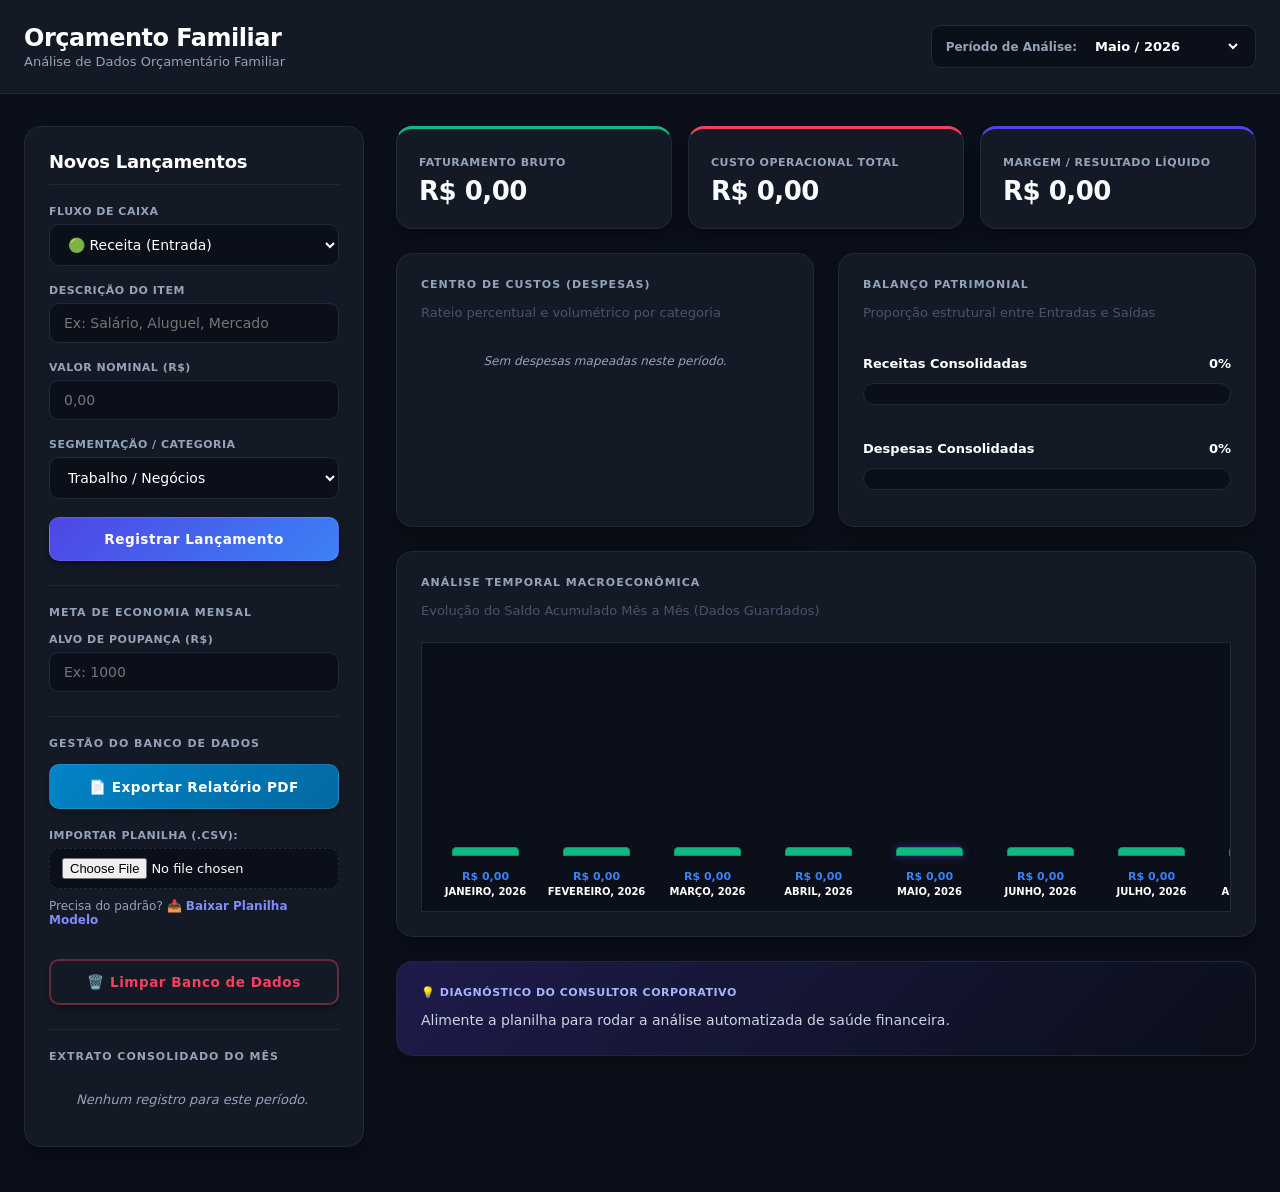
==== commit 982984f5: "ajuste na resposividade" ====
--- a/index.html
+++ b/index.html
@@ -12,14 +12,19 @@
     <meta name="mobile-web-app-capable" content="yes">
 
     <!-- Ícone da aba -->
-    <link rel="icon" type="image/svg+xml" href="https://githubusercontent.com">
+    <link rel="icon" href="data:image/svg+xml,%3Csvg xmlns='http://www.w3.org/2000/svg' viewBox='0 0 64 64'%3E%3Crect width='64' height='64' rx='14' fill='%234f46e5'/%3E%3Ctext x='32' y='42' font-size='32' text-anchor='middle' fill='white'%3E$%3C/text%3E%3C/svg%3E">
 
     <script>
-        if ('serviceWorker' in navigator) {
-            navigator.serviceWorker.register('./sw.js')
-                .then(() => console.log('PWA: Service Worker Ativado com Sucesso!'))
-                .catch((err) => console.log('PWA: Erro ao registrar SW:', err));
-        }
+        // Registra o Service Worker só quando estiver em http/https.
+        // Isso evita erro no celular quando abrir o arquivo direto pelo WhatsApp/Files.
+        window.addEventListener('load', () => {
+            const isWeb = location.protocol === 'http:' || location.protocol === 'https:';
+            if (isWeb && 'serviceWorker' in navigator) {
+                navigator.serviceWorker.register('./sw.js')
+                    .then(() => console.log('PWA: Service Worker Ativado com Sucesso!'))
+                    .catch((err) => console.log('PWA: Erro ao registrar SW:', err));
+            }
+        });
     </script>
 </head>
 <body>
--- a/style.css
+++ b/style.css
@@ -223,3 +223,152 @@
     .insight-card h3 { color: #4f46e5 !important; font-size: 10px !important; }
     .insight-card p { color: #334155 !important; font-size: 11px !important; }
 }
+
+
+/* =========================================================================
+   📱 CORREÇÕES EXTRAS PARA CELULAR
+   ========================================================================= */
+html, body {
+    max-width: 100%;
+    overflow-x: hidden;
+}
+
+.main-layout, .dashboard-content, .card, .kpi-grid, .chart-grid {
+    min-width: 0;
+}
+
+@media (max-width: 600px) {
+    body { padding-bottom: 24px; }
+
+    .container {
+        padding-left: 12px;
+        padding-right: 12px;
+    }
+
+    /* O main já usa .container; remove padding duplicado no celular */
+    .main-layout {
+        padding-left: 12px;
+        padding-right: 12px;
+        gap: 18px;
+    }
+
+    .main-header {
+        padding: 18px 0;
+        margin-bottom: 18px;
+    }
+
+    .header-container {
+        align-items: flex-start;
+        flex-direction: column;
+        gap: 12px;
+    }
+
+    .period-control {
+        width: 100%;
+        justify-content: space-between;
+    }
+
+    .card {
+        padding: 16px;
+        border-radius: 14px;
+    }
+
+    .kpi-value {
+        font-size: 22px;
+        word-break: break-word;
+    }
+
+    .form-group input, .form-group select {
+        font-size: 16px; /* evita zoom automático no iPhone */
+    }
+
+    .t-item {
+        align-items: flex-start;
+        gap: 10px;
+    }
+
+    .t-info p {
+        max-width: 150px;
+    }
+
+    .timeline-container {
+        height: 250px !important;
+        padding: 20px 10px 12px 10px !important;
+        gap: 10px !important;
+        -webkit-overflow-scrolling: touch;
+    }
+
+    .timeline-column {
+        min-width: 82px !important;
+    }
+}
+/* ===== MOBILE FIX DEFINITIVO ===== */
+html, body {
+    overflow-x: hidden;
+    width: 100%;
+}
+
+@media (max-width: 768px) {
+
+    body {
+        padding-bottom: 20px;
+    }
+
+    .main-header {
+        padding: 14px 0;
+        margin-bottom: 16px;
+    }
+
+    .header-container {
+        flex-direction: column;
+        align-items: stretch;
+    }
+
+    .main-header h1 {
+        font-size: 20px;
+    }
+
+    .card {
+        padding: 16px;
+        border-radius: 12px;
+    }
+
+    .kpi-grid {
+        grid-template-columns: 1fr !important;
+    }
+
+    .chart-grid {
+        grid-template-columns: 1fr !important;
+    }
+
+    .timeline-container {
+        height: 180px !important;
+        gap: 8px !important;
+        padding: 10px !important;
+    }
+
+    .timeline-column {
+        min-width: 55px !important;
+    }
+
+    .timeline-label {
+        font-size: 8px !important;
+    }
+
+    .timeline-saldo-text {
+        font-size: 9px !important;
+    }
+
+    .kpi-value {
+        font-size: 22px !important;
+    }
+
+    .t-info p {
+        max-width: 100px;
+    }
+
+    .btn-submit {
+        font-size: 13px !important;
+        padding: 12px !important;
+    }
+}
